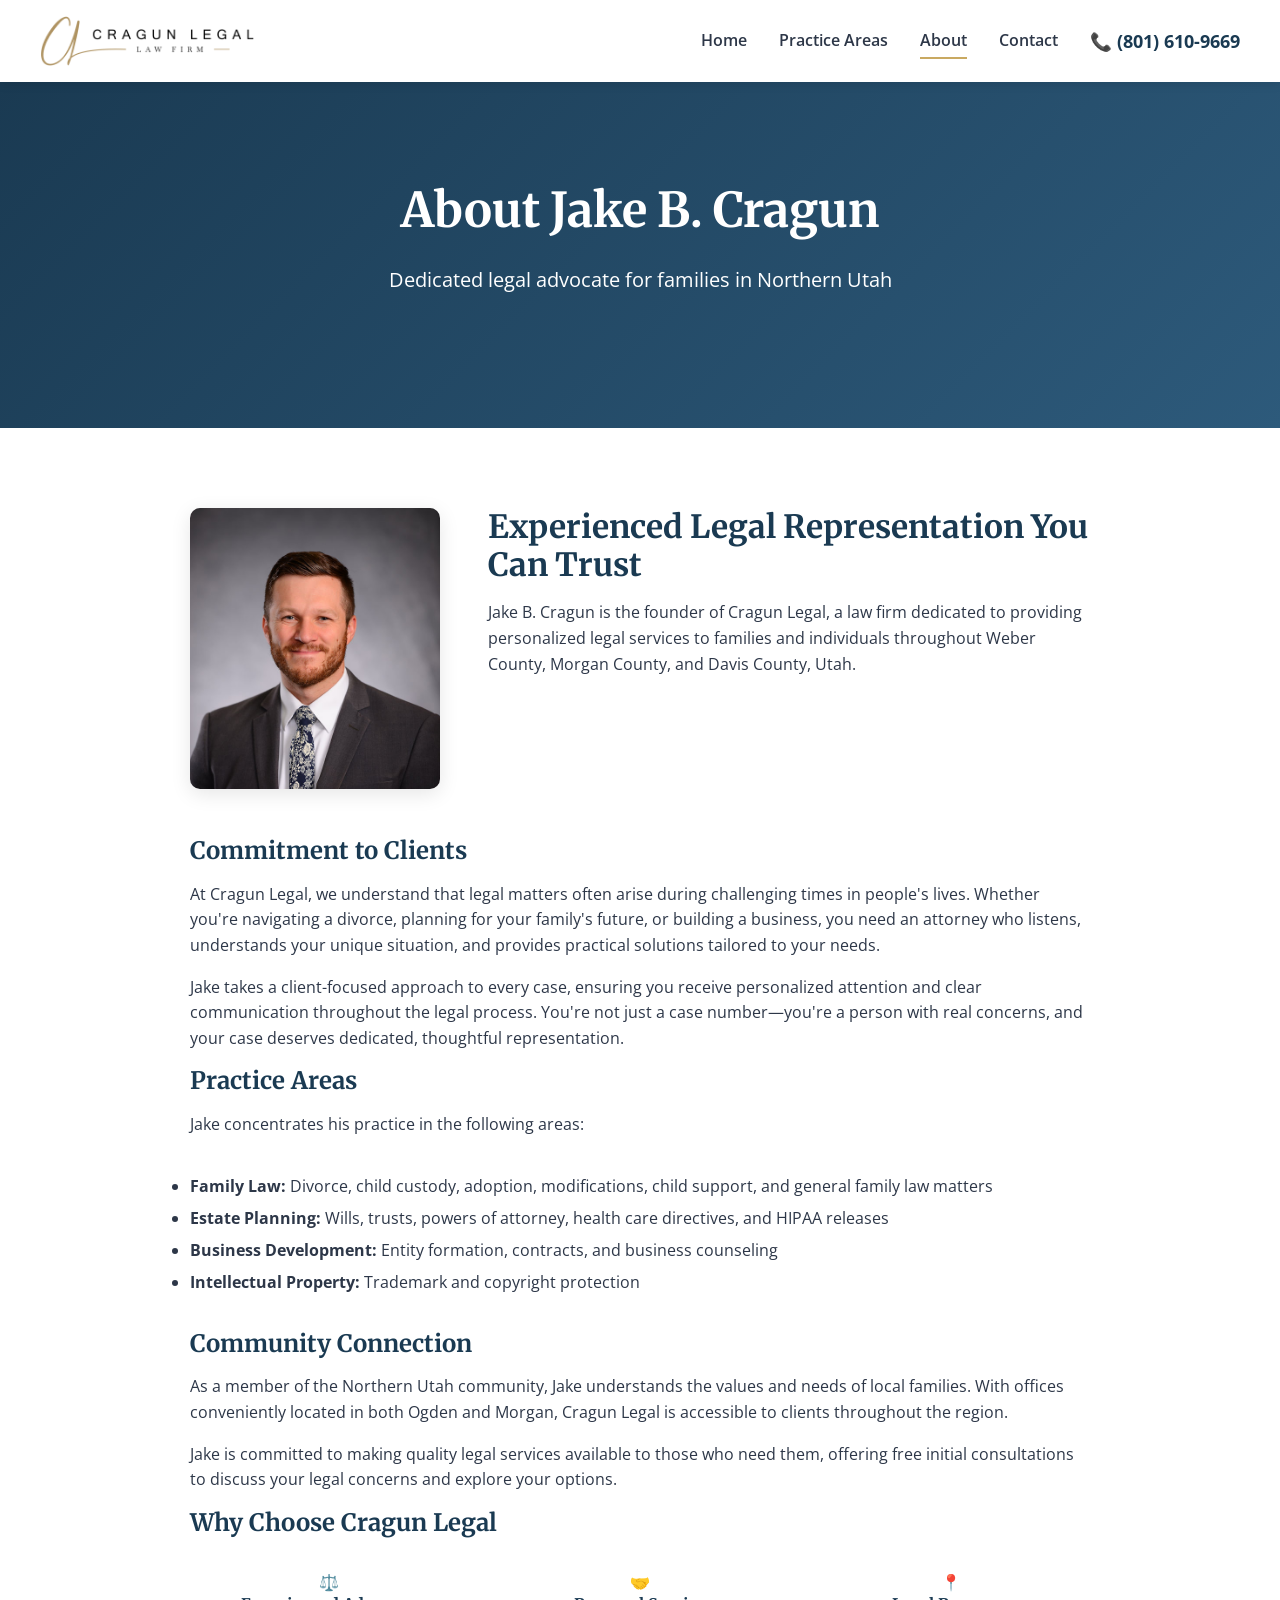
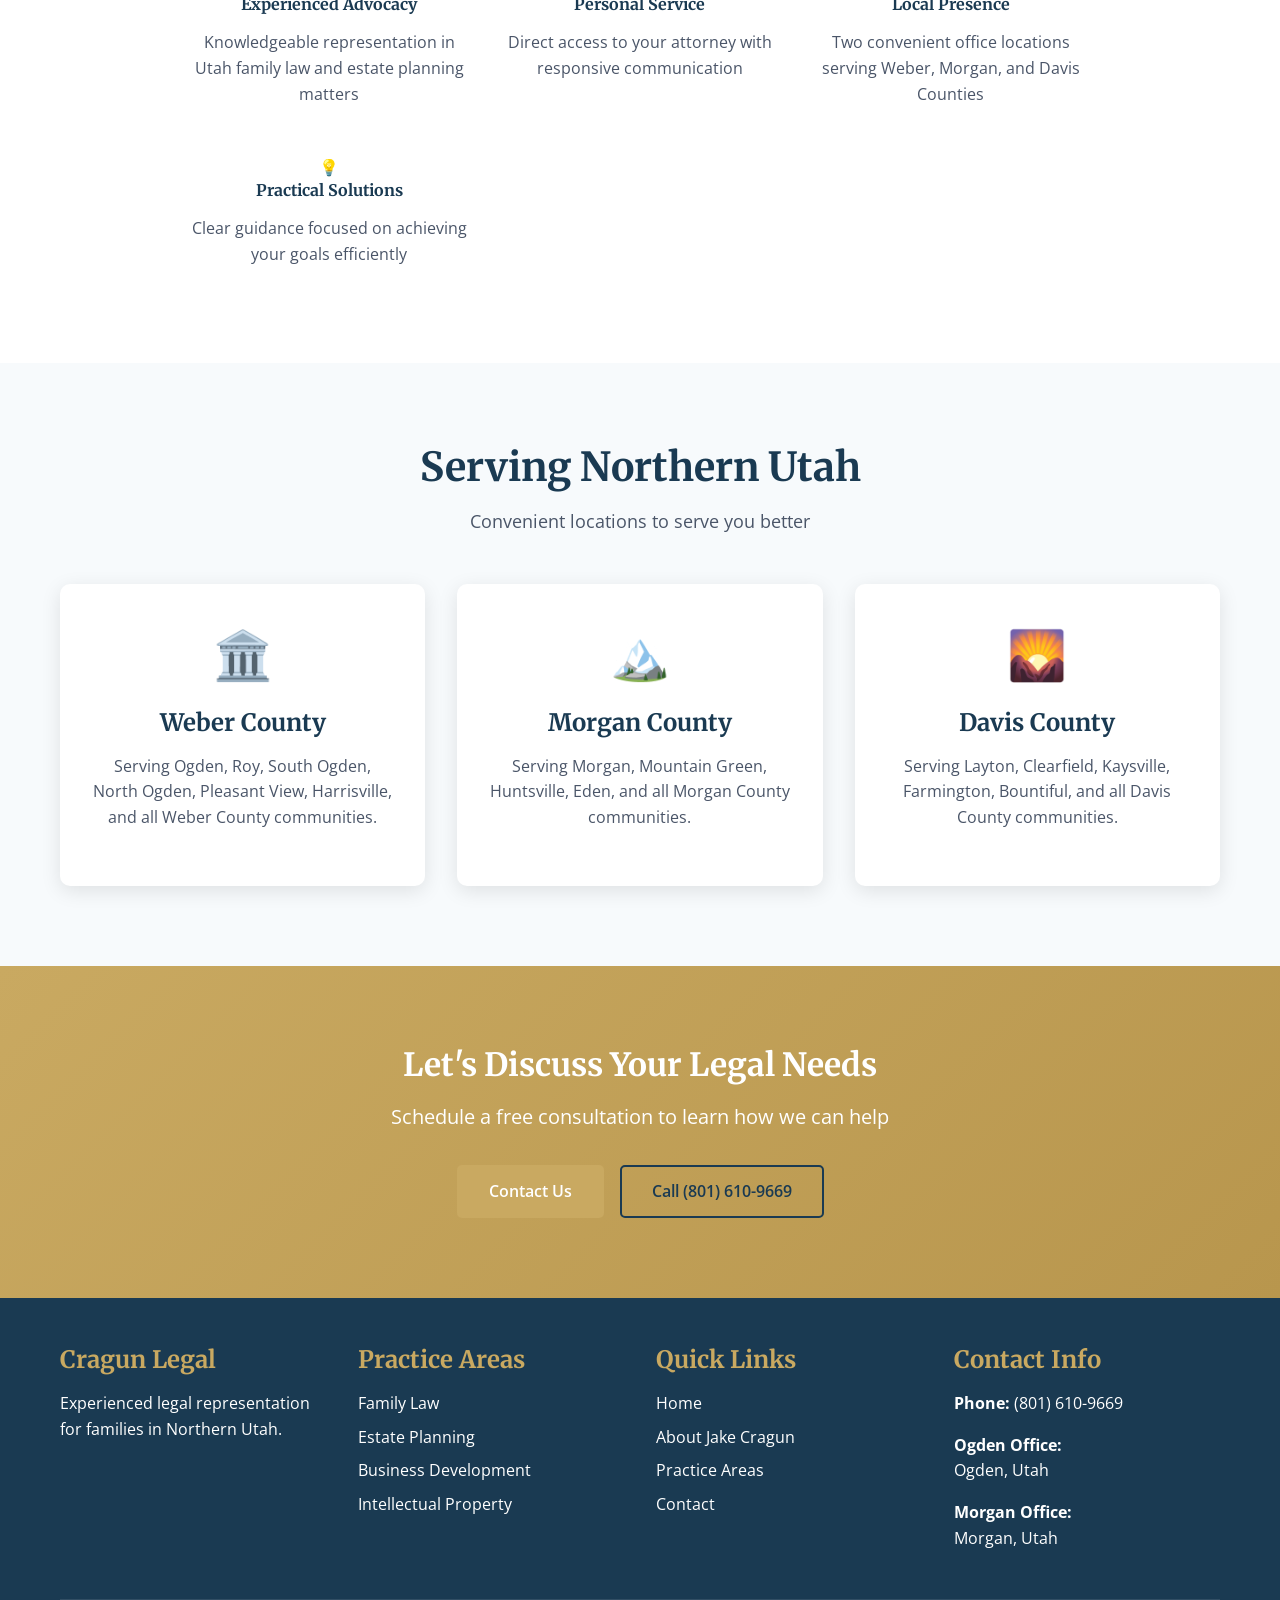
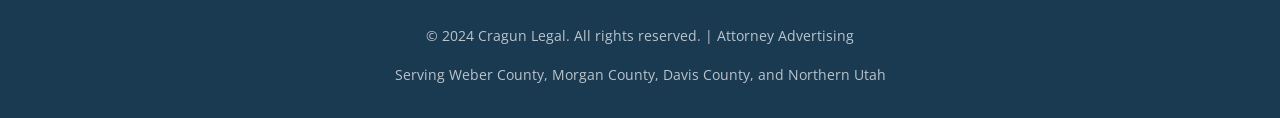
==== about.html @ 44a10303 "Initial commit: Cragun Legal website - Complete website with home, about, contact, and practice area" ====
<!DOCTYPE html>
<html lang="en">
<head>
    <meta charset="UTF-8">
    <meta name="viewport" content="width=device-width, initial-scale=1.0">
    <meta name="description" content="Meet Jake B. Cragun, experienced family law and estate planning attorney serving Ogden, Weber County, Morgan County, and Davis County, Utah. Call (801) 610-9669.">
    <meta name="keywords" content="Jake Cragun attorney, Ogden lawyer, family law attorney Utah, estate planning lawyer Weber County">

    <!-- Favicon -->
    <link rel="icon" type="image/png" href="images/favicon.png">
    <link rel="apple-touch-icon" href="images/favicon-180.png">

    <title>Jake B. Cragun | Experienced Family Law Attorney | Ogden UT</title>

    <!-- Google Fonts -->
    <link rel="preconnect" href="https://fonts.googleapis.com">
    <link rel="preconnect" href="https://fonts.gstatic.com" crossorigin>
    <link href="https://fonts.googleapis.com/css2?family=Merriweather:wght@700;900&family=Open+Sans:wght@400;600;700&display=swap" rel="stylesheet">

    <!-- Stylesheet -->
    <link rel="stylesheet" href="css/styles.css">

    <!-- Schema Markup - Person -->
    <script type="application/ld+json">
    {
        "@context": "https://schema.org",
        "@type": "Attorney",
        "name": "Jake B. Cragun",
        "jobTitle": "Attorney at Law",
        "knowsAbout": ["Family Law", "Divorce", "Child Custody", "Estate Planning", "Adoption", "Business Law", "Intellectual Property"],
        "memberOf": {
            "@type": "LegalService",
            "name": "Cragun Legal"
        },
        "areaServed": ["Ogden", "Weber County", "Morgan County", "Davis County", "Northern Utah"]
    }
    </script>
</head>
<body>
    <!-- Header -->
    <header class="header">
        <nav class="nav container">
            <a href="index.html" class="logo">
                <img src="images/logo.png" alt="Cragun Legal" style="height: 50px; width: auto;">
            </a>

            <button class="mobile-menu-toggle" aria-label="Toggle mobile menu">
                <span></span>
                <span></span>
                <span></span>
            </button>

            <ul class="nav-menu">
                <li><a href="index.html" class="nav-link">Home</a></li>
                <li><a href="practice-areas.html" class="nav-link">Practice Areas</a></li>
                <li><a href="about.html" class="nav-link">About</a></li>
                <li><a href="contact.html" class="nav-link">Contact</a></li>
                <li><a href="tel:8016109669" class="phone-link">📞 (801) 610-9669</a></li>
            </ul>
        </nav>
    </header>

    <!-- Hero Section -->
    <section class="hero">
        <div class="container">
            <h1>About Jake B. Cragun</h1>
            <p>Dedicated legal advocate for families in Northern Utah</p>
        </div>
    </section>

    <!-- About Content -->
    <section class="section">
        <div class="container">
            <div style="max-width: 900px; margin: 0 auto;">
                <div class="about-intro-grid">
                    <div>
                        <img src="images/jake-cragun.jpg" alt="Jake B. Cragun, Attorney at Law">
                    </div>
                    <div>
                        <h2 style="margin-top: 0;">Experienced Legal Representation You Can Trust</h2>
                        <p>Jake B. Cragun is the founder of Cragun Legal, a law firm dedicated to providing personalized legal services to families and individuals throughout Weber County, Morgan County, and Davis County, Utah.</p>
                    </div>
                </div>

                <h3>Commitment to Clients</h3>
                <p>At Cragun Legal, we understand that legal matters often arise during challenging times in people's lives. Whether you're navigating a divorce, planning for your family's future, or building a business, you need an attorney who listens, understands your unique situation, and provides practical solutions tailored to your needs.</p>

                <p>Jake takes a client-focused approach to every case, ensuring you receive personalized attention and clear communication throughout the legal process. You're not just a case number—you're a person with real concerns, and your case deserves dedicated, thoughtful representation.</p>

                <h3>Practice Areas</h3>
                <p>Jake concentrates his practice in the following areas:</p>

                <ul style="line-height: 2; margin: 2rem 0;">
                    <li><strong>Family Law:</strong> Divorce, child custody, adoption, modifications, child support, and general family law matters</li>
                    <li><strong>Estate Planning:</strong> Wills, trusts, powers of attorney, health care directives, and HIPAA releases</li>
                    <li><strong>Business Development:</strong> Entity formation, contracts, and business counseling</li>
                    <li><strong>Intellectual Property:</strong> Trademark and copyright protection</li>
                </ul>

                <h3>Community Connection</h3>
                <p>As a member of the Northern Utah community, Jake understands the values and needs of local families. With offices conveniently located in both Ogden and Morgan, Cragun Legal is accessible to clients throughout the region.</p>

                <p>Jake is committed to making quality legal services available to those who need them, offering free initial consultations to discuss your legal concerns and explore your options.</p>

                <h3>Why Choose Cragun Legal</h3>
            </div>

            <div style="max-width: 900px; margin: 0 auto;">
                <div class="features-grid" style="margin-top: 2rem;">
                    <div class="feature">
                        <div class="feature-icon">⚖️</div>
                        <h4>Experienced Advocacy</h4>
                        <p>Knowledgeable representation in Utah family law and estate planning matters</p>
                    </div>

                    <div class="feature">
                        <div class="feature-icon">🤝</div>
                        <h4>Personal Service</h4>
                        <p>Direct access to your attorney with responsive communication</p>
                    </div>

                    <div class="feature">
                        <div class="feature-icon">📍</div>
                        <h4>Local Presence</h4>
                        <p>Two convenient office locations serving Weber, Morgan, and Davis Counties</p>
                    </div>

                    <div class="feature">
                        <div class="feature-icon">💡</div>
                        <h4>Practical Solutions</h4>
                        <p>Clear guidance focused on achieving your goals efficiently</p>
                    </div>
                </div>
            </div>
        </div>
    </section>

    <!-- Service Areas -->
    <section class="section why-choose">
        <div class="container">
            <div class="section-title">
                <h2>Serving Northern Utah</h2>
                <p>Convenient locations to serve you better</p>
            </div>

            <div class="practice-areas-grid">
                <div class="practice-card">
                    <div class="practice-icon">🏛️</div>
                    <h3>Weber County</h3>
                    <p>Serving Ogden, Roy, South Ogden, North Ogden, Pleasant View, Harrisville, and all Weber County communities.</p>
                </div>

                <div class="practice-card">
                    <div class="practice-icon">🏔️</div>
                    <h3>Morgan County</h3>
                    <p>Serving Morgan, Mountain Green, Huntsville, Eden, and all Morgan County communities.</p>
                </div>

                <div class="practice-card">
                    <div class="practice-icon">🌄</div>
                    <h3>Davis County</h3>
                    <p>Serving Layton, Clearfield, Kaysville, Farmington, Bountiful, and all Davis County communities.</p>
                </div>
            </div>
        </div>
    </section>

    <!-- CTA Section -->
    <section class="section contact-cta">
        <div class="container">
            <h2>Let's Discuss Your Legal Needs</h2>
            <p>Schedule a free consultation to learn how we can help</p>
            <div class="hero-cta">
                <a href="contact.html" class="btn btn-primary">Contact Us</a>
                <a href="tel:8016109669" class="btn btn-secondary">Call (801) 610-9669</a>
            </div>
        </div>
    </section>

    <!-- Footer -->
    <footer class="footer">
        <div class="container">
            <div class="footer-content">
                <div class="footer-section">
                    <h3>Cragun Legal</h3>
                    <p>Experienced legal representation for families in Northern Utah.</p>
                </div>

                <div class="footer-section">
                    <h3>Practice Areas</h3>
                    <ul class="footer-links">
                        <li><a href="family-law.html">Family Law</a></li>
                        <li><a href="estate-planning.html">Estate Planning</a></li>
                        <li><a href="practice-areas.html">Business Development</a></li>
                        <li><a href="practice-areas.html">Intellectual Property</a></li>
                    </ul>
                </div>

                <div class="footer-section">
                    <h3>Quick Links</h3>
                    <ul class="footer-links">
                        <li><a href="index.html">Home</a></li>
                        <li><a href="about.html">About Jake Cragun</a></li>
                        <li><a href="practice-areas.html">Practice Areas</a></li>
                        <li><a href="contact.html">Contact</a></li>
                    </ul>
                </div>

                <div class="footer-section">
                    <h3>Contact Info</h3>
                    <p><strong>Phone:</strong> (801) 610-9669</p>
                    <p><strong>Ogden Office:</strong><br>Ogden, Utah</p>
                    <p><strong>Morgan Office:</strong><br>Morgan, Utah</p>
                </div>
            </div>

            <div class="footer-bottom">
                <p>&copy; 2024 Cragun Legal. All rights reserved. | Attorney Advertising</p>
                <p>Serving Weber County, Morgan County, Davis County, and Northern Utah</p>
            </div>
        </div>
    </footer>

    <!-- JavaScript -->
    <script src="js/main.js"></script>
</body>
</html>
---- css/styles.css ----
/* ===================================
   Cragun Legal - Modern Law Firm Website
   =================================== */

/* CSS Reset & Base Styles */
* {
    margin: 0;
    padding: 0;
    box-sizing: border-box;
}

:root {
    /* Color Palette */
    --primary-navy: #1a3a52;
    --secondary-gray: #4a5568;
    --accent-gold: #c9a961;
    --white: #ffffff;
    --dark-text: #2d3748;
    --light-bg: #f7fafc;
    --border-color: #e2e8f0;

    /* Typography */
    --font-heading: 'Merriweather', serif;
    --font-body: 'Open Sans', sans-serif;

    /* Spacing */
    --section-padding: 80px 0;
    --container-max: 1200px;

    /* Transitions */
    --transition: all 0.3s ease;
}

html {
    scroll-behavior: smooth;
}

body {
    font-family: var(--font-body);
    font-size: 16px;
    line-height: 1.6;
    color: var(--dark-text);
    background-color: var(--white);
}

/* Typography */
h1, h2, h3, h4, h5, h6 {
    font-family: var(--font-heading);
    font-weight: 700;
    line-height: 1.2;
    margin-bottom: 1rem;
    color: var(--primary-navy);
}

h1 {
    font-size: 2.5rem;
}

h2 {
    font-size: 2rem;
}

h3 {
    font-size: 1.5rem;
}

p {
    margin-bottom: 1rem;
}

a {
    color: var(--primary-navy);
    text-decoration: none;
    transition: var(--transition);
}

a:hover {
    color: var(--accent-gold);
}

img {
    max-width: 100%;
    height: auto;
    display: block;
}

/* Container */
.container {
    max-width: var(--container-max);
    margin: 0 auto;
    padding: 0 20px;
}

.section {
    padding: var(--section-padding);
}

/* Header & Navigation */
.header {
    background-color: var(--white);
    box-shadow: 0 2px 10px rgba(0, 0, 0, 0.1);
    position: sticky;
    top: 0;
    z-index: 1000;
}

.nav {
    display: flex;
    justify-content: space-between;
    align-items: center;
    padding: 1rem 0;
}

.logo {
    font-family: var(--font-heading);
    font-size: 1.5rem;
    font-weight: 700;
    color: var(--primary-navy);
    display: flex;
    align-items: center;
}

.logo img {
    height: 50px;
    width: auto;
    display: block;
}

.nav-menu {
    display: flex;
    list-style: none;
    gap: 2rem;
    align-items: center;
}

.nav-link {
    color: var(--dark-text);
    font-weight: 600;
    padding: 0.5rem 0;
    position: relative;
}

.nav-link::after {
    content: '';
    position: absolute;
    bottom: 0;
    left: 0;
    width: 0;
    height: 2px;
    background-color: var(--accent-gold);
    transition: var(--transition);
}

.nav-link:hover::after,
.nav-link.active::after {
    width: 100%;
}

.phone-link {
    color: var(--primary-navy);
    font-weight: 700;
    font-size: 1.1rem;
    display: flex;
    align-items: center;
    gap: 0.5rem;
}

.phone-link:hover {
    color: var(--accent-gold);
}

/* Mobile Menu Toggle */
.mobile-menu-toggle {
    display: none;
    flex-direction: column;
    gap: 5px;
    background: none;
    border: none;
    cursor: pointer;
    padding: 0.5rem;
}

.mobile-menu-toggle span {
    width: 25px;
    height: 3px;
    background-color: var(--primary-navy);
    transition: var(--transition);
}

/* CTA Button */
.btn {
    display: inline-block;
    padding: 12px 30px;
    font-weight: 600;
    text-align: center;
    border-radius: 5px;
    transition: var(--transition);
    cursor: pointer;
    border: 2px solid transparent;
}

.btn-primary {
    background-color: var(--accent-gold);
    color: var(--white);
}

.btn-primary:hover {
    background-color: #b8964d;
    transform: translateY(-2px);
    box-shadow: 0 5px 15px rgba(201, 169, 97, 0.3);
}

.btn-secondary {
    background-color: transparent;
    color: var(--primary-navy);
    border-color: var(--primary-navy);
}

.btn-secondary:hover {
    background-color: var(--primary-navy);
    color: var(--white);
}

/* Hero Section */
.hero {
    background: linear-gradient(135deg, var(--primary-navy) 0%, #2d5a7b 100%);
    color: var(--white);
    padding: 100px 0;
    text-align: center;
}

.hero h1 {
    color: var(--white);
    font-size: 3rem;
    margin-bottom: 1.5rem;
}

.hero p {
    font-size: 1.25rem;
    margin-bottom: 2rem;
    max-width: 700px;
    margin-left: auto;
    margin-right: auto;
}

.hero-cta {
    display: flex;
    gap: 1rem;
    justify-content: center;
    flex-wrap: wrap;
}

/* Service Areas Badge */
.service-areas {
    display: inline-block;
    background-color: rgba(255, 255, 255, 0.1);
    padding: 0.5rem 1.5rem;
    border-radius: 50px;
    margin-bottom: 1rem;
    font-size: 0.9rem;
}

/* Practice Areas Grid */
.practice-areas-grid {
    display: grid;
    grid-template-columns: repeat(auto-fit, minmax(280px, 1fr));
    gap: 2rem;
    margin-top: 3rem;
}

.practice-card {
    background-color: var(--white);
    border-radius: 10px;
    padding: 2rem;
    box-shadow: 0 5px 20px rgba(0, 0, 0, 0.1);
    transition: var(--transition);
    text-align: center;
}

.practice-card:hover {
    transform: translateY(-10px);
    box-shadow: 0 10px 30px rgba(0, 0, 0, 0.15);
}

.practice-icon {
    font-size: 3rem;
    color: var(--accent-gold);
    margin-bottom: 1rem;
}

.practice-card h3 {
    margin-bottom: 1rem;
}

.practice-card p {
    color: var(--secondary-gray);
    margin-bottom: 1.5rem;
}

/* Why Choose Us Section */
.why-choose {
    background-color: var(--light-bg);
}

.features-grid {
    display: grid;
    grid-template-columns: repeat(auto-fit, minmax(250px, 1fr));
    gap: 2rem;
    margin-top: 3rem;
}

.feature {
    text-align: center;
}

.feature-number {
    font-size: 3rem;
    font-weight: 700;
    color: var(--accent-gold);
    font-family: var(--font-heading);
}

.feature h3 {
    margin-bottom: 0.5rem;
}

.feature p {
    color: var(--secondary-gray);
}

/* Testimonials Section */
.testimonials {
    background-color: var(--primary-navy);
    color: var(--white);
}

.testimonials h2 {
    color: var(--white);
    text-align: center;
    margin-bottom: 3rem;
}

.testimonial-grid {
    display: grid;
    grid-template-columns: repeat(auto-fit, minmax(300px, 1fr));
    gap: 2rem;
}

.testimonial-card {
    background-color: rgba(255, 255, 255, 0.1);
    padding: 2rem;
    border-radius: 10px;
    border-left: 4px solid var(--accent-gold);
}

.testimonial-text {
    font-style: italic;
    margin-bottom: 1rem;
    line-height: 1.8;
}

.testimonial-author {
    font-weight: 700;
    color: var(--accent-gold);
}

/* Contact CTA Section */
.contact-cta {
    background: linear-gradient(135deg, var(--accent-gold) 0%, #b8964d 100%);
    color: var(--white);
    text-align: center;
}

.contact-cta h2 {
    color: var(--white);
    margin-bottom: 1rem;
}

.contact-cta p {
    font-size: 1.25rem;
    margin-bottom: 2rem;
}

/* Contact Form */
.contact-section {
    display: grid;
    grid-template-columns: 1fr 1fr;
    gap: 3rem;
    align-items: start;
}

.contact-info {
    background-color: var(--light-bg);
    padding: 2rem;
    border-radius: 10px;
}

.contact-item {
    display: flex;
    align-items: start;
    gap: 1rem;
    margin-bottom: 1.5rem;
}

.contact-icon {
    font-size: 1.5rem;
    color: var(--accent-gold);
    margin-top: 0.25rem;
}

.form-group {
    margin-bottom: 1.5rem;
}

.form-group label {
    display: block;
    margin-bottom: 0.5rem;
    font-weight: 600;
    color: var(--primary-navy);
}

.form-group input,
.form-group textarea,
.form-group select {
    width: 100%;
    padding: 12px 15px;
    border: 2px solid var(--border-color);
    border-radius: 5px;
    font-family: var(--font-body);
    font-size: 1rem;
    transition: var(--transition);
}

.form-group input:focus,
.form-group textarea:focus,
.form-group select:focus {
    outline: none;
    border-color: var(--accent-gold);
}

.form-group textarea {
    resize: vertical;
    min-height: 150px;
}

/* Footer */
.footer {
    background-color: var(--primary-navy);
    color: var(--white);
    padding: 3rem 0 1rem;
}

.footer-content {
    display: grid;
    grid-template-columns: repeat(auto-fit, minmax(250px, 1fr));
    gap: 2rem;
    margin-bottom: 2rem;
}

.footer h3 {
    color: var(--accent-gold);
    margin-bottom: 1rem;
}

.footer-links {
    list-style: none;
}

.footer-links li {
    margin-bottom: 0.5rem;
}

.footer-links a {
    color: var(--white);
}

.footer-links a:hover {
    color: var(--accent-gold);
}

.footer-bottom {
    border-top: 1px solid rgba(255, 255, 255, 0.1);
    padding-top: 1.5rem;
    text-align: center;
    color: rgba(255, 255, 255, 0.7);
    font-size: 0.9rem;
}

/* About Page Photo Grid */
.about-intro-grid {
    display: grid;
    grid-template-columns: 250px 1fr;
    gap: 3rem;
    align-items: start;
    margin-bottom: 3rem;
}

.about-intro-grid img {
    width: 100%;
    border-radius: 10px;
    box-shadow: 0 5px 20px rgba(0,0,0,0.1);
}

/* Responsive Design */
@media (max-width: 768px) {
    h1 {
        font-size: 2rem;
    }

    h2 {
        font-size: 1.75rem;
    }

    .hero h1 {
        font-size: 2.25rem;
    }

    .about-intro-grid {
        grid-template-columns: 1fr;
        gap: 2rem;
    }

    .about-intro-grid img {
        max-width: 250px;
        margin: 0 auto;
    }

    .mobile-menu-toggle {
        display: flex;
    }

    .nav-menu {
        position: fixed;
        top: 70px;
        right: -100%;
        flex-direction: column;
        background-color: var(--white);
        width: 80%;
        max-width: 300px;
        height: calc(100vh - 70px);
        padding: 2rem;
        box-shadow: -5px 0 20px rgba(0, 0, 0, 0.1);
        transition: var(--transition);
        align-items: flex-start;
    }

    .nav-menu.active {
        right: 0;
    }

    .contact-section {
        grid-template-columns: 1fr;
    }

    .hero {
        padding: 60px 0;
    }

    .section {
        padding: 60px 0;
    }
}

@media (max-width: 480px) {
    .hero-cta {
        flex-direction: column;
    }

    .btn {
        width: 100%;
    }
}

/* Utility Classes */
.text-center {
    text-align: center;
}

.mt-1 { margin-top: 1rem; }
.mt-2 { margin-top: 2rem; }
.mt-3 { margin-top: 3rem; }

.mb-1 { margin-bottom: 1rem; }
.mb-2 { margin-bottom: 2rem; }
.mb-3 { margin-bottom: 3rem; }

.section-title {
    text-align: center;
    margin-bottom: 3rem;
}

.section-title h2 {
    font-size: 2.5rem;
    margin-bottom: 1rem;
}

.section-title p {
    font-size: 1.125rem;
    color: var(--secondary-gray);
    max-width: 700px;
    margin: 0 auto;
}
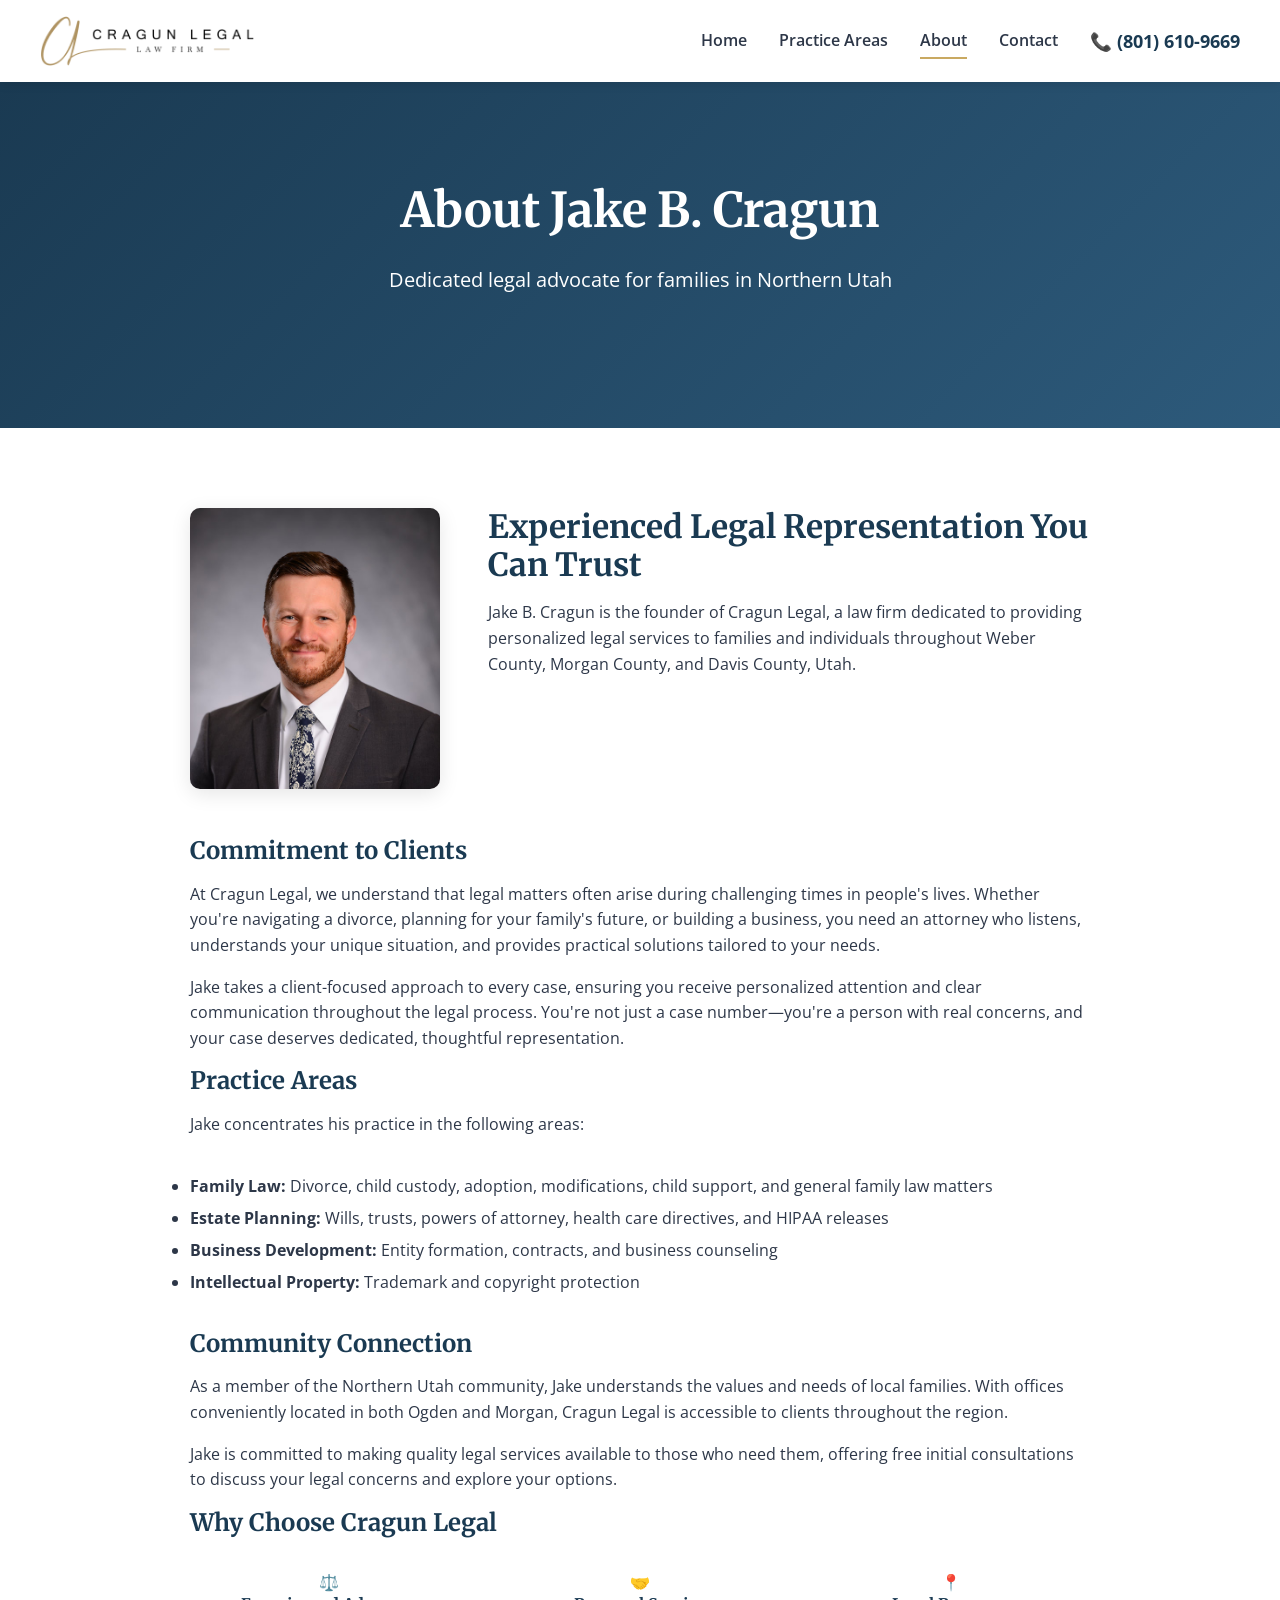
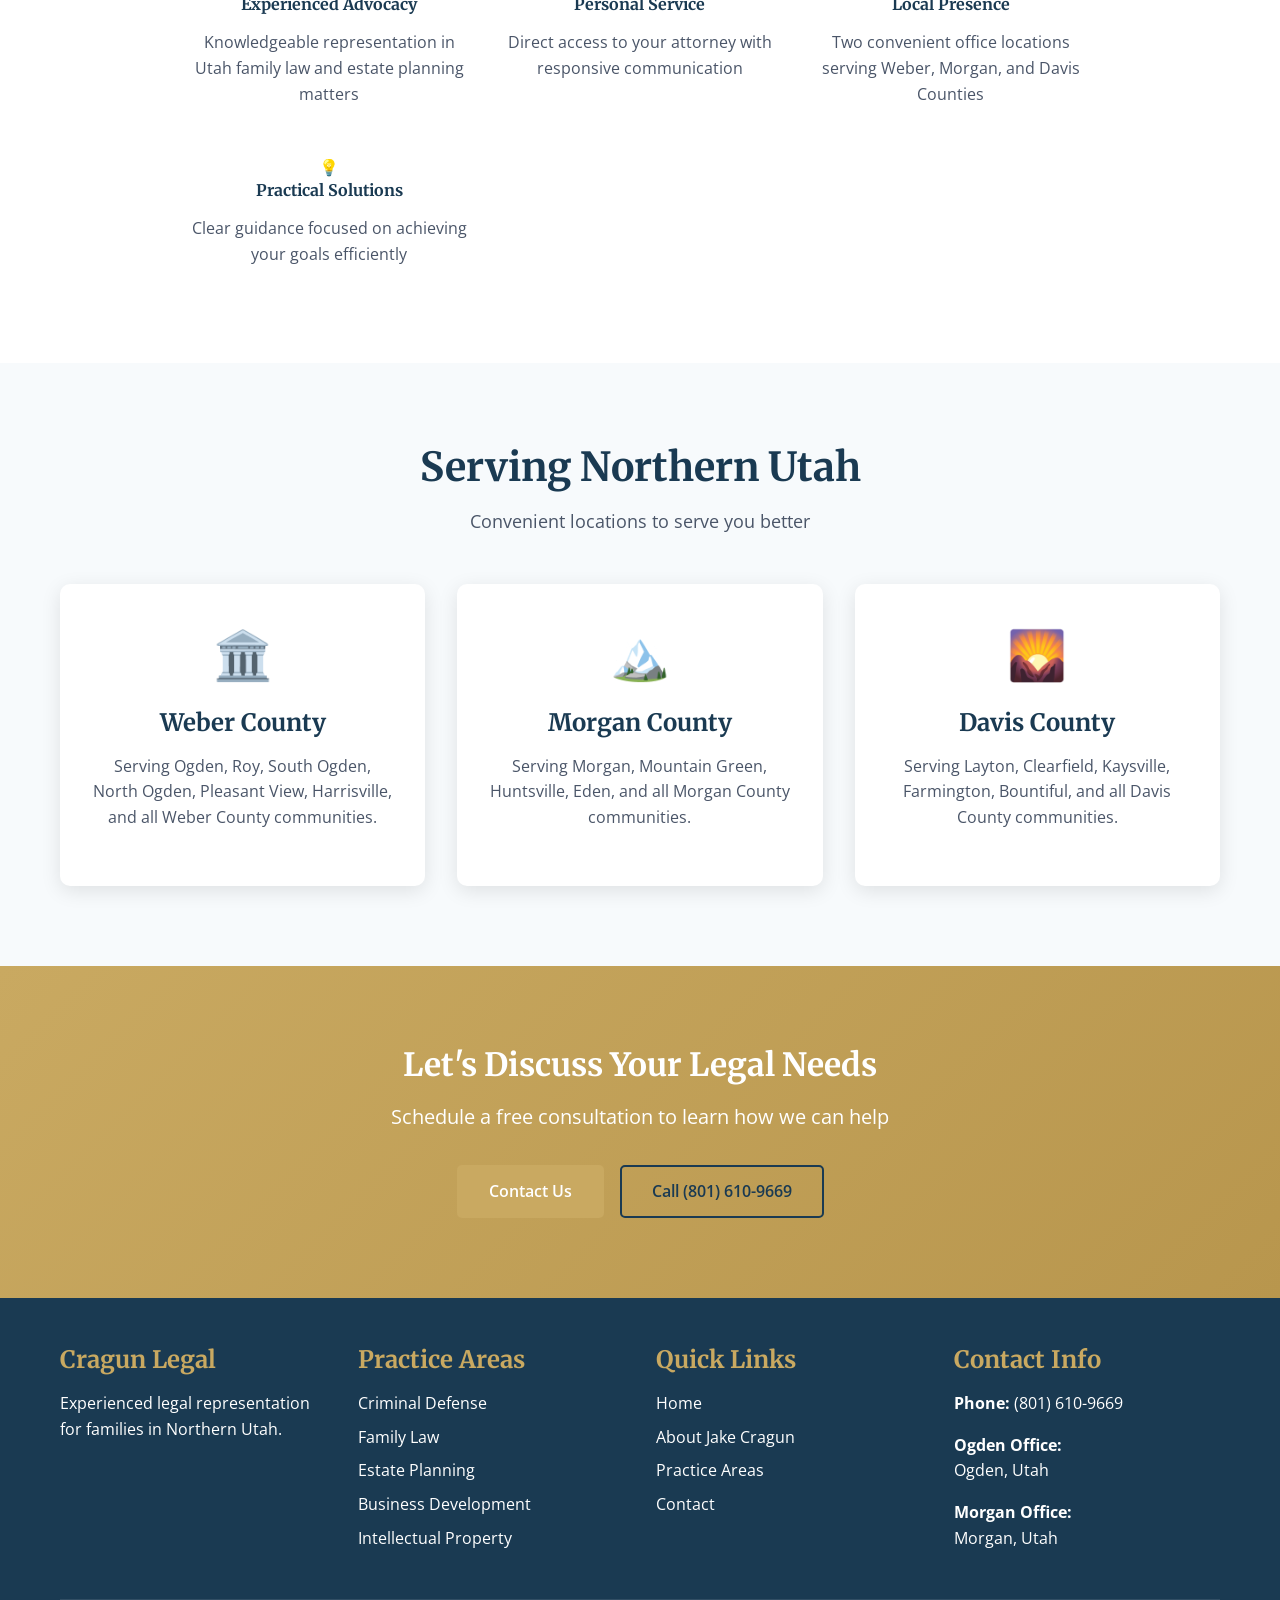
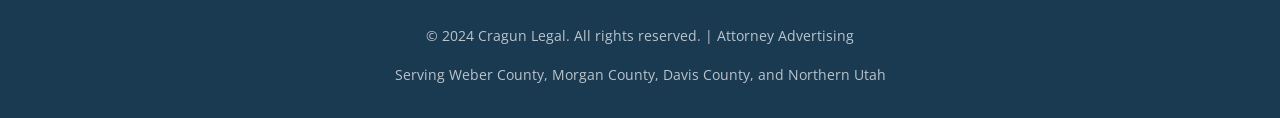
==== commit 1992f5d7: "Comprehensive SEO optimization: Enhanced schema markup, local targeting, and technical SEO Major enh" ====
--- a/about.html
+++ b/about.html
@@ -3,14 +3,30 @@
 <head>
     <meta charset="UTF-8">
     <meta name="viewport" content="width=device-width, initial-scale=1.0">
-    <meta name="description" content="Meet Jake B. Cragun, experienced family law and estate planning attorney serving Ogden, Weber County, Morgan County, and Davis County, Utah. Call (801) 610-9669.">
-    <meta name="keywords" content="Jake Cragun attorney, Ogden lawyer, family law attorney Utah, estate planning lawyer Weber County">
+    <meta name="description" content="Meet Jake B. Cragun, experienced criminal defense, family law, and estate planning attorney serving Ogden, Weber, Morgan, and Davis Counties, Utah. Call (801) 610-9669.">
+    <meta name="keywords" content="Jake Cragun attorney, Ogden lawyer, family law attorney Utah, estate planning lawyer Weber County, criminal defense attorney">
+
+    <!-- Open Graph / Social Media -->
+    <meta property="og:type" content="profile">
+    <meta property="og:title" content="Jake B. Cragun | Experienced Attorney | Ogden UT">
+    <meta property="og:description" content="Criminal defense, family law, and estate planning attorney serving Northern Utah with offices in Ogden and Morgan.">
+    <meta property="og:url" content="https://www.cragunlegal.com/about.html">
+    <meta property="og:image" content="https://www.cragunlegal.com/images/jake-cragun.jpg">
+
+    <!-- Twitter Card -->
+    <meta name="twitter:card" content="summary">
+    <meta name="twitter:title" content="Jake B. Cragun | Attorney at Law">
+    <meta name="twitter:description" content="Experienced attorney serving Northern Utah.">
+    <meta name="twitter:image" content="https://www.cragunlegal.com/images/jake-cragun.jpg">
+
+    <!-- Canonical URL -->
+    <link rel="canonical" href="https://www.cragunlegal.com/about.html">
 
     <!-- Favicon -->
     <link rel="icon" type="image/png" href="images/favicon.png">
     <link rel="apple-touch-icon" href="images/favicon-180.png">
 
-    <title>Jake B. Cragun | Experienced Family Law Attorney | Ogden UT</title>
+    <title>Jake B. Cragun | Experienced Attorney | Ogden Utah</title>
 
     <!-- Google Fonts -->
     <link rel="preconnect" href="https://fonts.googleapis.com">
@@ -19,6 +35,25 @@
 
     <!-- Stylesheet -->
     <link rel="stylesheet" href="css/styles.css">
+
+    <!-- Schema Markup - BreadcrumbList -->
+    <script type="application/ld+json">
+    {
+        "@context": "https://schema.org",
+        "@type": "BreadcrumbList",
+        "itemListElement": [{
+            "@type": "ListItem",
+            "position": 1,
+            "name": "Home",
+            "item": "https://www.cragunlegal.com"
+        },{
+            "@type": "ListItem",
+            "position": 2,
+            "name": "About",
+            "item": "https://www.cragunlegal.com/about.html"
+        }]
+    }
+    </script>
 
     <!-- Schema Markup - Person -->
     <script type="application/ld+json">
@@ -26,13 +61,40 @@
         "@context": "https://schema.org",
         "@type": "Attorney",
         "name": "Jake B. Cragun",
+        "image": "https://www.cragunlegal.com/images/jake-cragun.jpg",
         "jobTitle": "Attorney at Law",
-        "knowsAbout": ["Family Law", "Divorce", "Child Custody", "Estate Planning", "Adoption", "Business Law", "Intellectual Property"],
+        "knowsAbout": ["Criminal Defense", "DUI Defense", "Family Law", "Divorce", "Child Custody", "Estate Planning", "Adoption", "Business Law", "Intellectual Property"],
+        "telephone": "+18016109669",
+        "email": "jake@cragunlegal.com",
         "memberOf": {
             "@type": "LegalService",
-            "name": "Cragun Legal"
+            "name": "Cragun Legal",
+            "url": "https://www.cragunlegal.com"
         },
-        "areaServed": ["Ogden", "Weber County", "Morgan County", "Davis County", "Northern Utah"]
+        "areaServed": [
+            {
+                "@type": "City",
+                "name": "Ogden"
+            },
+            {
+                "@type": "AdministrativeArea",
+                "name": "Weber County"
+            },
+            {
+                "@type": "AdministrativeArea",
+                "name": "Morgan County"
+            },
+            {
+                "@type": "AdministrativeArea",
+                "name": "Davis County"
+            }
+        ],
+        "address": {
+            "@type": "PostalAddress",
+            "addressLocality": "Ogden",
+            "addressRegion": "UT",
+            "addressCountry": "US"
+        }
     }
     </script>
 </head>
@@ -189,6 +251,7 @@
                 <div class="footer-section">
                     <h3>Practice Areas</h3>
                     <ul class="footer-links">
+                        <li><a href="criminal-defense.html">Criminal Defense</a></li>
                         <li><a href="family-law.html">Family Law</a></li>
                         <li><a href="estate-planning.html">Estate Planning</a></li>
                         <li><a href="practice-areas.html">Business Development</a></li>
--- a/css/styles.css
+++ b/css/styles.css
@@ -600,3 +600,161 @@
     max-width: 700px;
     margin: 0 auto;
 }
+
+/* Rating Popup Modal */
+.rating-popup {
+    display: none;
+    position: fixed;
+    top: 0;
+    left: 0;
+    width: 100%;
+    height: 100%;
+    background-color: rgba(0, 0, 0, 0.5);
+    z-index: 10000;
+    align-items: center;
+    justify-content: center;
+    animation: fadeIn 0.3s ease;
+}
+
+.rating-popup.active {
+    display: flex;
+}
+
+.rating-popup-content {
+    background-color: var(--white);
+    padding: 3rem 2rem;
+    border-radius: 15px;
+    max-width: 500px;
+    width: 90%;
+    position: relative;
+    box-shadow: 0 10px 40px rgba(0, 0, 0, 0.3);
+    text-align: center;
+    animation: slideUp 0.3s ease;
+}
+
+.rating-popup-close {
+    position: absolute;
+    top: 15px;
+    right: 15px;
+    background: none;
+    border: none;
+    font-size: 2rem;
+    color: var(--secondary-gray);
+    cursor: pointer;
+    transition: var(--transition);
+    line-height: 1;
+    padding: 0;
+    width: 30px;
+    height: 30px;
+}
+
+.rating-popup-close:hover {
+    color: var(--primary-navy);
+    transform: rotate(90deg);
+}
+
+.rating-step {
+    display: none;
+}
+
+.rating-step.active {
+    display: block;
+}
+
+.rating-step h3 {
+    color: var(--primary-navy);
+    margin-bottom: 1rem;
+    font-size: 1.5rem;
+}
+
+.rating-step p {
+    color: var(--secondary-gray);
+    margin-bottom: 1.5rem;
+}
+
+.star-rating {
+    display: flex;
+    justify-content: center;
+    gap: 0.5rem;
+    margin: 2rem 0;
+}
+
+.star {
+    font-size: 3rem;
+    color: #ddd;
+    cursor: pointer;
+    transition: all 0.2s ease;
+    user-select: none;
+}
+
+.star:hover,
+.star.active {
+    color: var(--accent-gold);
+    transform: scale(1.1);
+}
+
+.star.hovered {
+    color: var(--accent-gold);
+}
+
+.rating-hint {
+    font-size: 0.9rem;
+    color: var(--secondary-gray);
+    font-style: italic;
+}
+
+#feedback-form {
+    margin-top: 1.5rem;
+}
+
+#feedback-form textarea {
+    width: 100%;
+    padding: 12px 15px;
+    border: 2px solid var(--border-color);
+    border-radius: 5px;
+    font-family: var(--font-body);
+    font-size: 1rem;
+    margin-bottom: 1rem;
+    resize: vertical;
+    transition: var(--transition);
+}
+
+#feedback-form textarea:focus {
+    outline: none;
+    border-color: var(--accent-gold);
+}
+
+@keyframes fadeIn {
+    from {
+        opacity: 0;
+    }
+    to {
+        opacity: 1;
+    }
+}
+
+@keyframes slideUp {
+    from {
+        transform: translateY(50px);
+        opacity: 0;
+    }
+    to {
+        transform: translateY(0);
+        opacity: 1;
+    }
+}
+
+/* Responsive adjustments for rating popup */
+@media (max-width: 480px) {
+    .rating-popup-content {
+        padding: 2rem 1.5rem;
+    }
+
+    .star {
+        font-size: 2.5rem;
+    }
+
+    .rating-step h3 {
+        font-size: 1.25rem;
+    }
+}
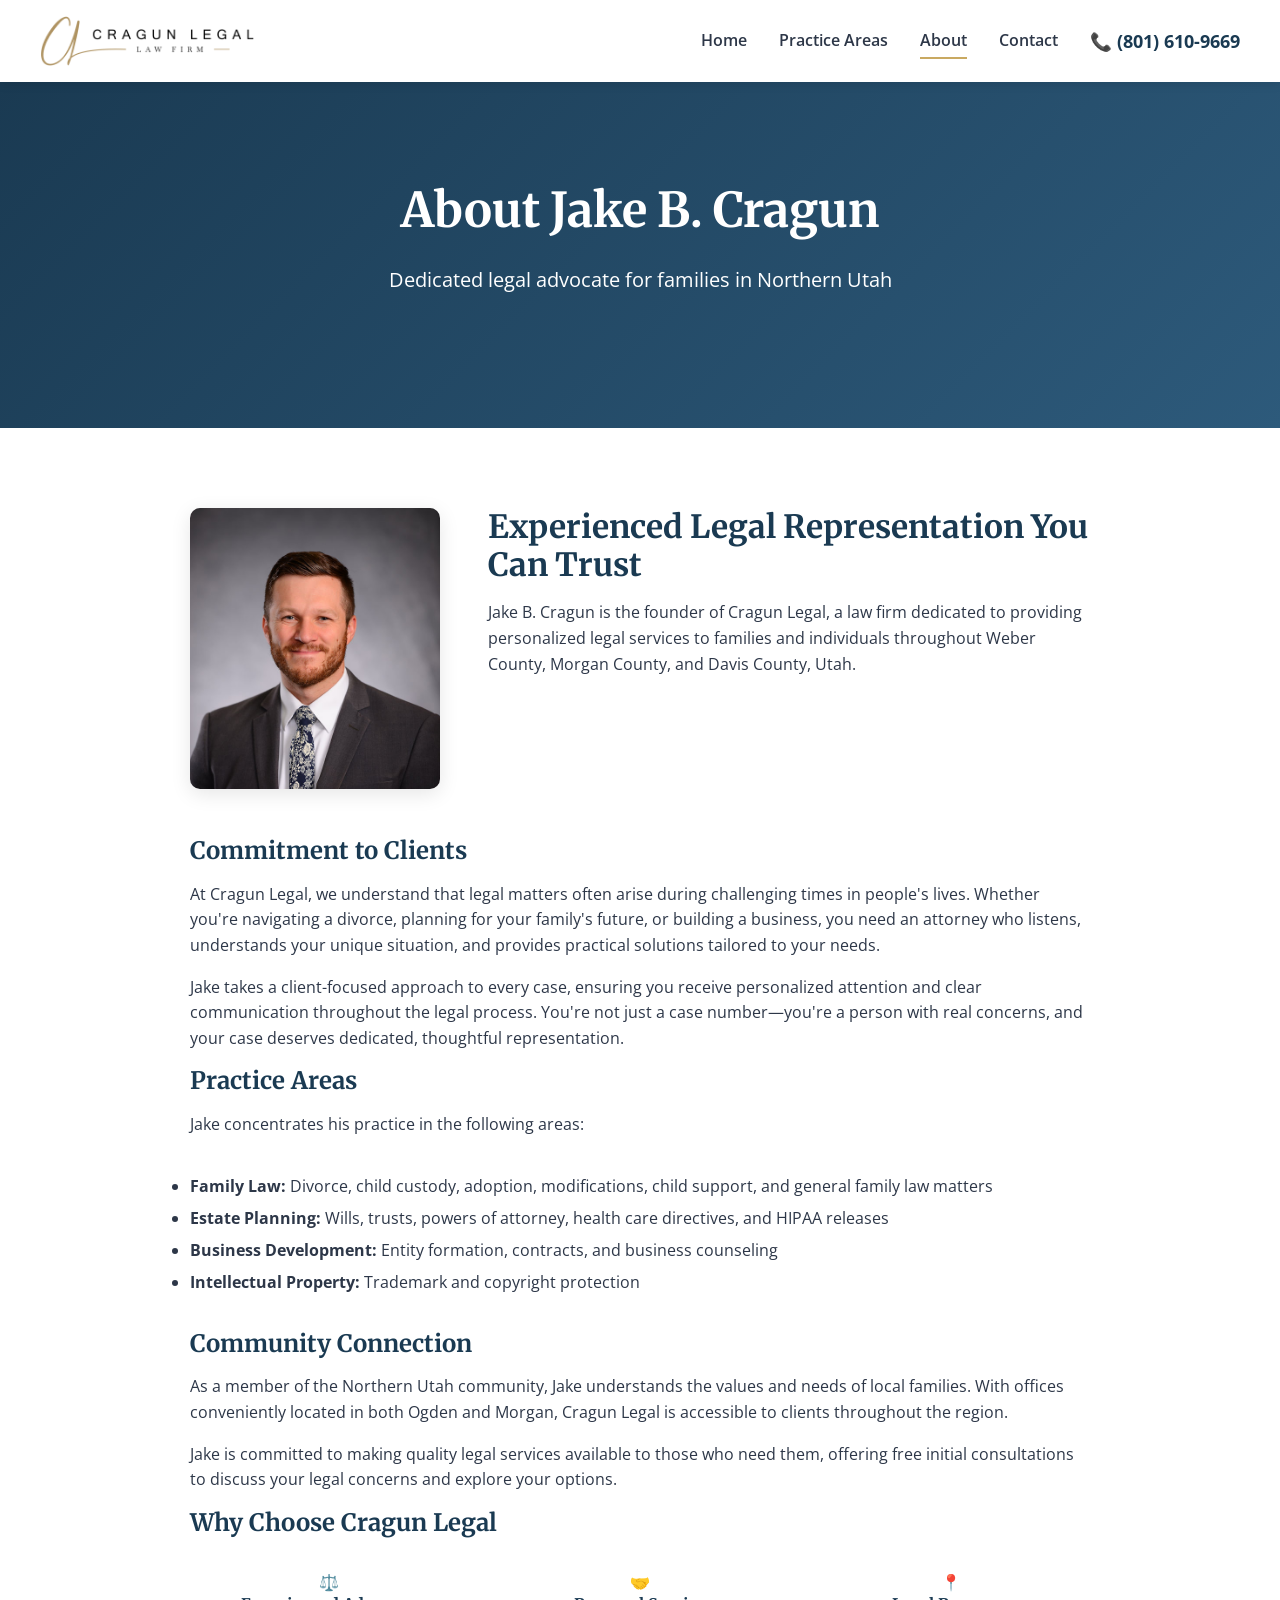
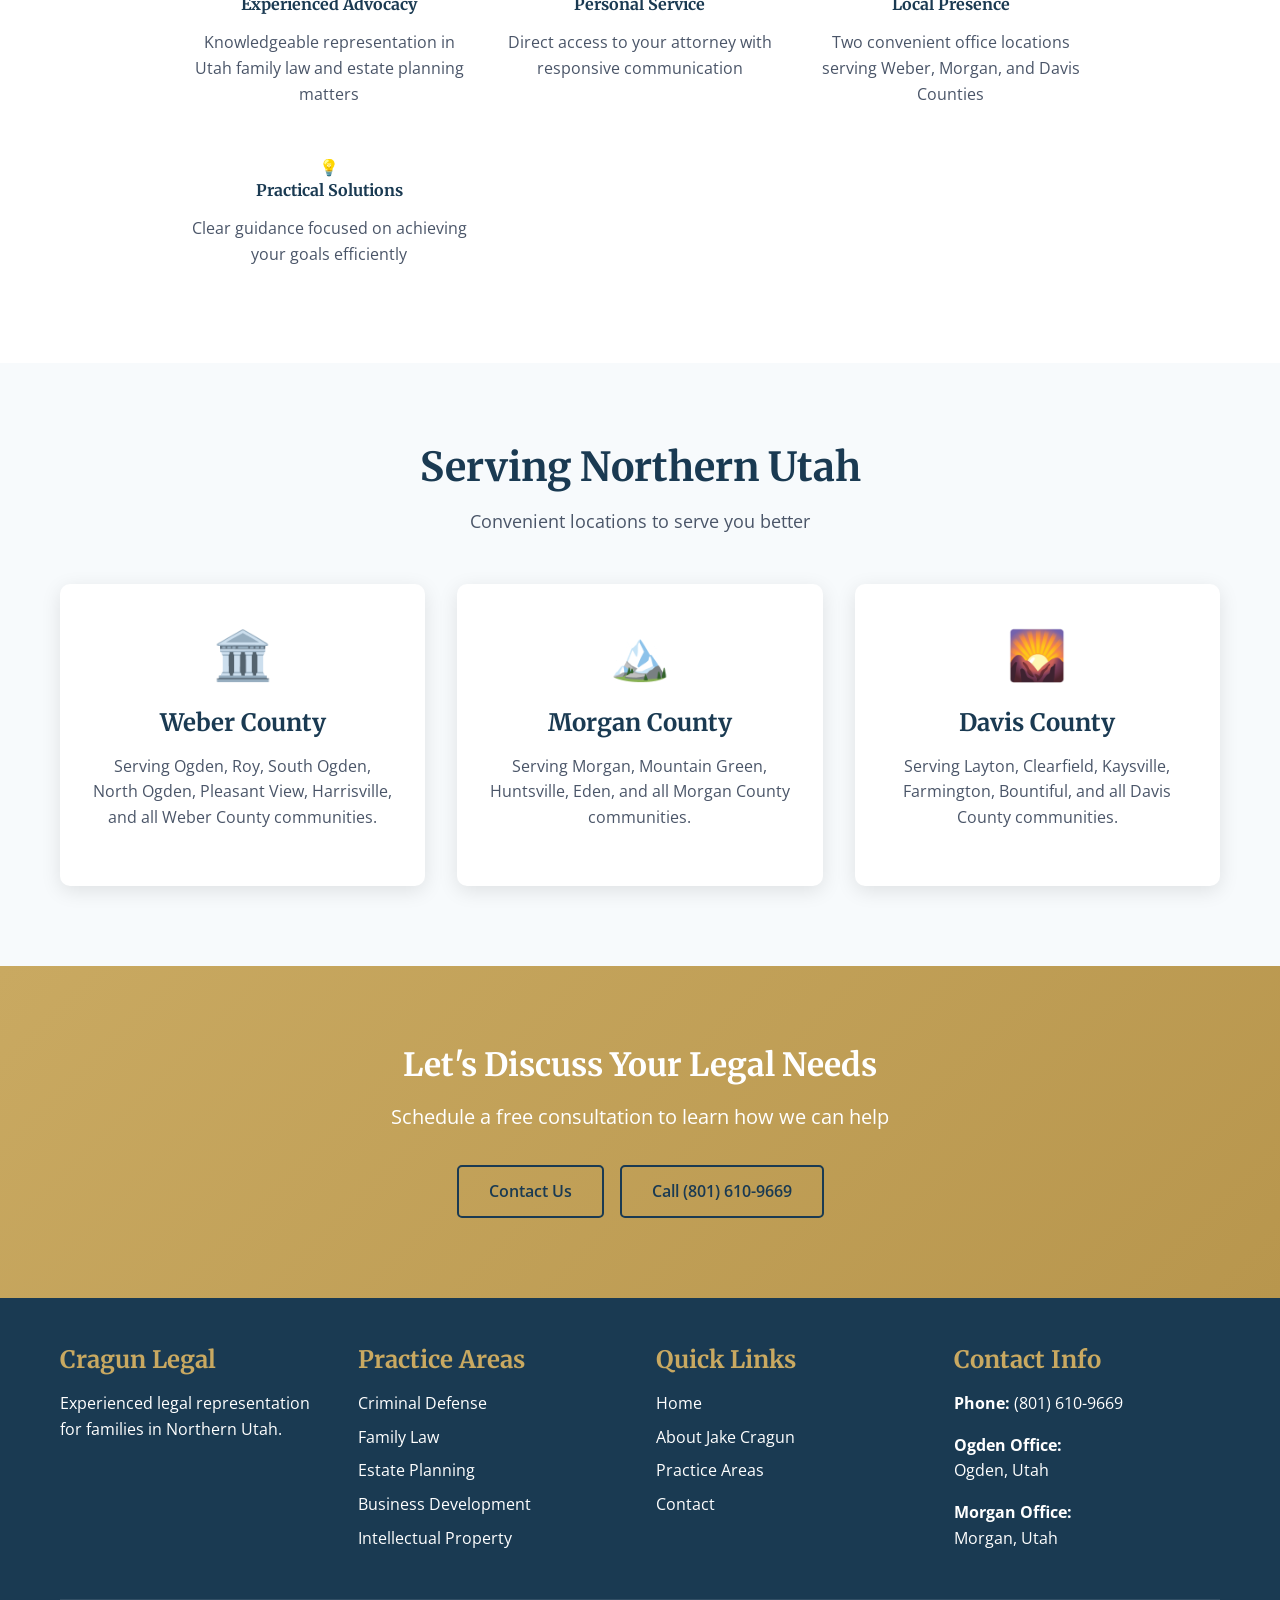
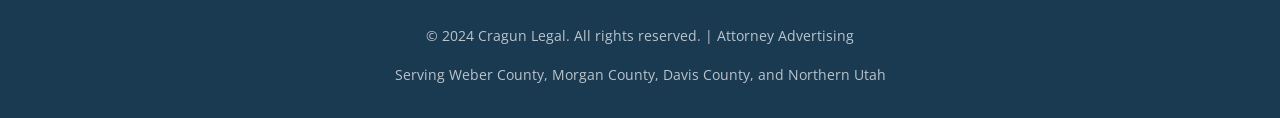
==== commit e060c5f0: "Fix CTA button styling on home and about pages - Changed both buttons in contact-cta sections from b" ====
--- a/about.html
+++ b/about.html
@@ -233,7 +233,7 @@
             <h2>Let's Discuss Your Legal Needs</h2>
             <p>Schedule a free consultation to learn how we can help</p>
             <div class="hero-cta">
-                <a href="contact.html" class="btn btn-primary">Contact Us</a>
+                <a href="contact.html" class="btn btn-secondary">Contact Us</a>
                 <a href="tel:8016109669" class="btn btn-secondary">Call (801) 610-9669</a>
             </div>
         </div>
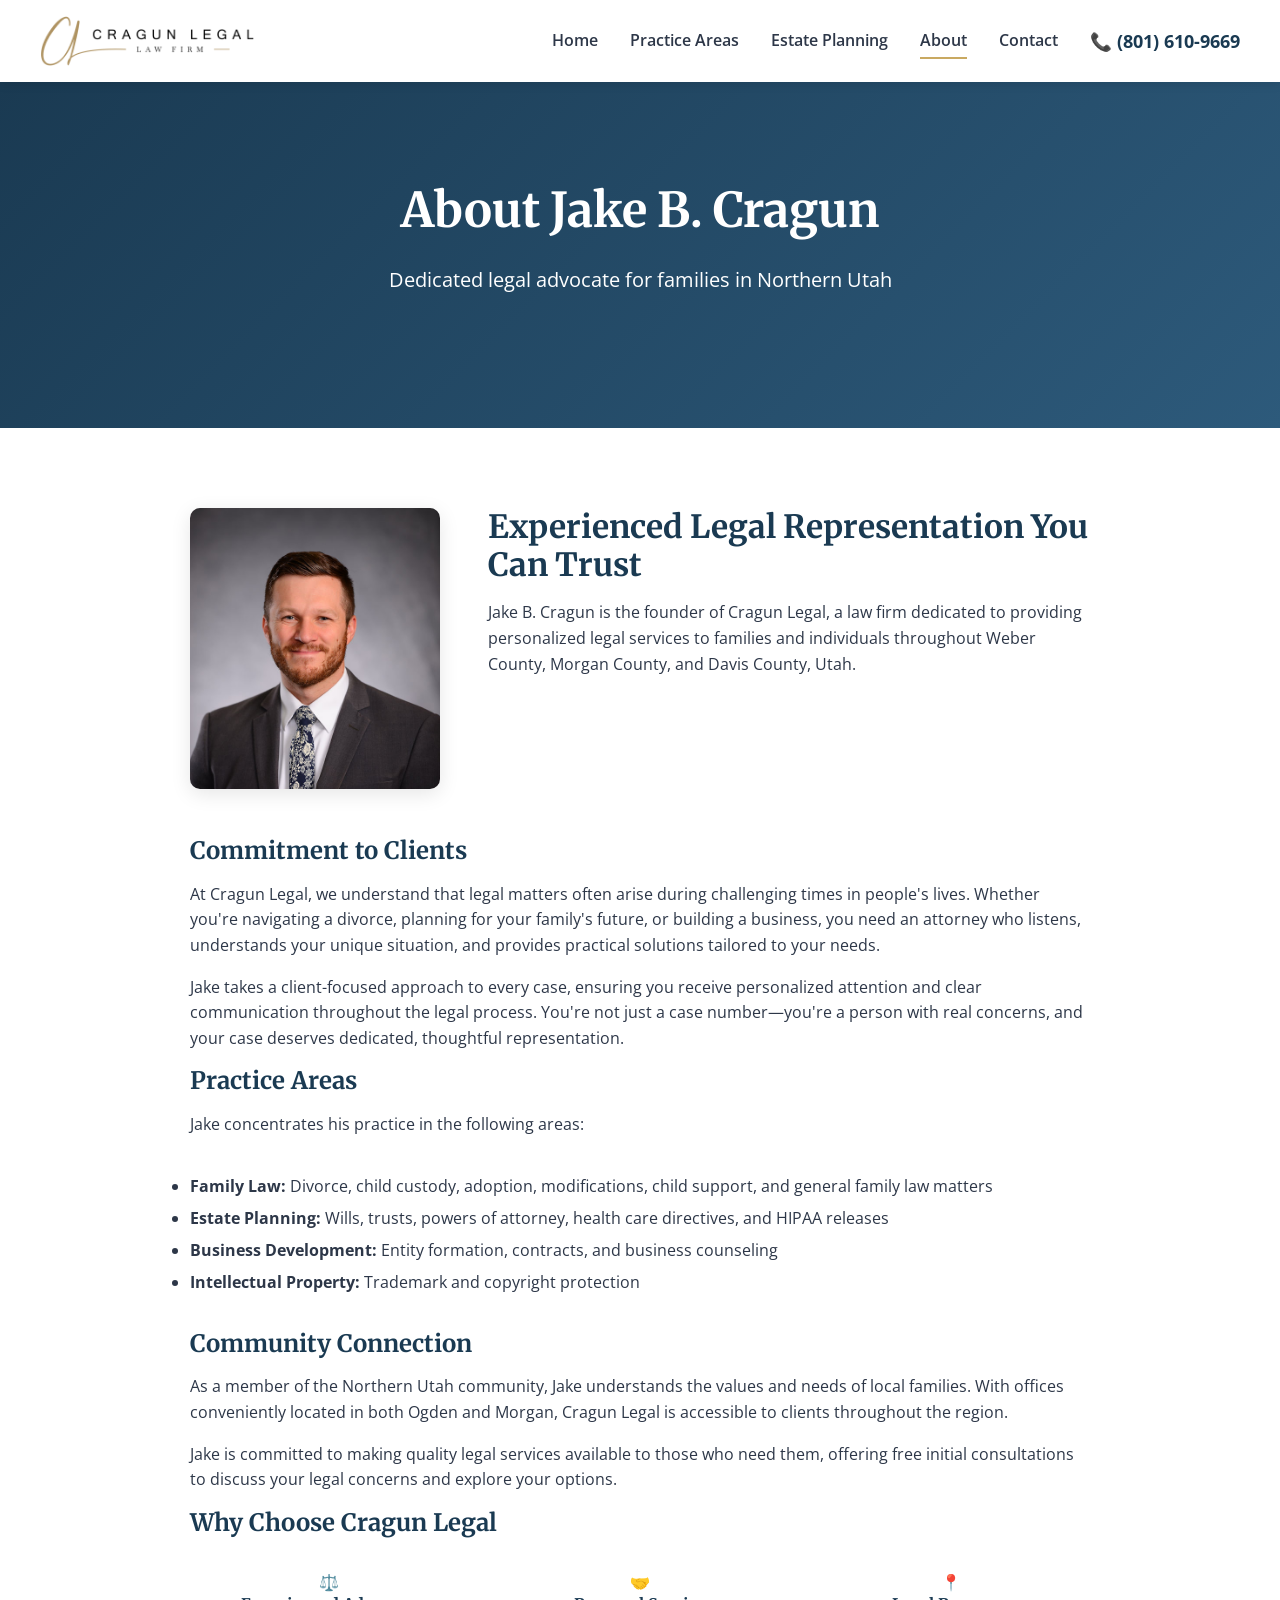
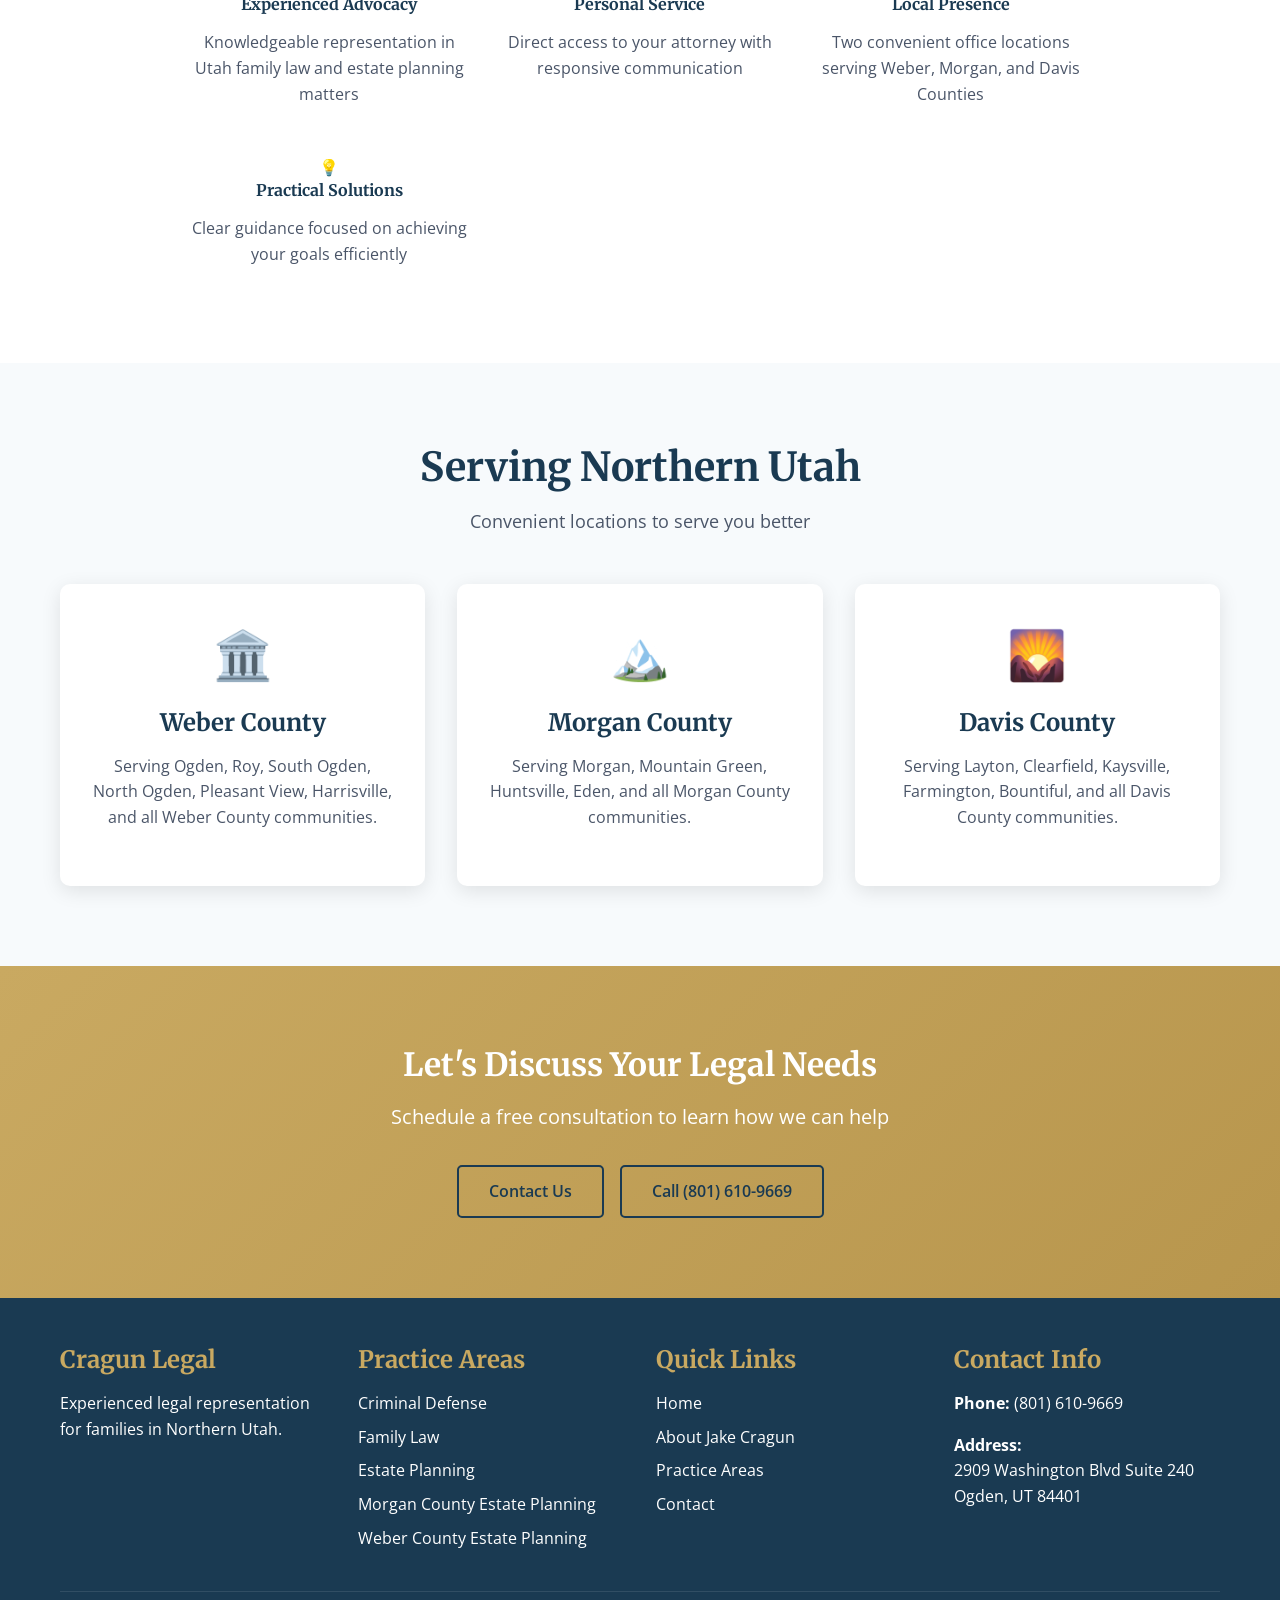
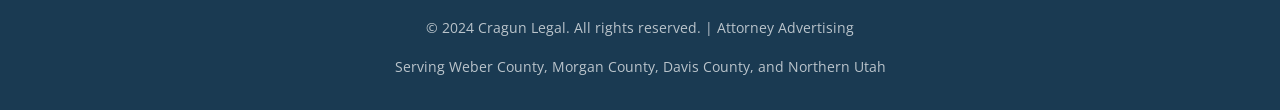
==== commit 9df6683e: "Add estate planning SEO optimization with county-specific landing pages - Create Morgan County and W" ====
--- a/about.html
+++ b/about.html
@@ -115,6 +115,7 @@
             <ul class="nav-menu">
                 <li><a href="index.html" class="nav-link">Home</a></li>
                 <li><a href="practice-areas.html" class="nav-link">Practice Areas</a></li>
+                <li><a href="estate-planning.html" class="nav-link">Estate Planning</a></li>
                 <li><a href="about.html" class="nav-link">About</a></li>
                 <li><a href="contact.html" class="nav-link">Contact</a></li>
                 <li><a href="tel:8016109669" class="phone-link">📞 (801) 610-9669</a></li>
@@ -254,8 +255,8 @@
                         <li><a href="criminal-defense.html">Criminal Defense</a></li>
                         <li><a href="family-law.html">Family Law</a></li>
                         <li><a href="estate-planning.html">Estate Planning</a></li>
-                        <li><a href="practice-areas.html">Business Development</a></li>
-                        <li><a href="practice-areas.html">Intellectual Property</a></li>
+                        <li><a href="morgan-county-estate-planning.html">Morgan County Estate Planning</a></li>
+                        <li><a href="weber-county-estate-planning.html">Weber County Estate Planning</a></li>
                     </ul>
                 </div>
 
@@ -272,8 +273,7 @@
                 <div class="footer-section">
                     <h3>Contact Info</h3>
                     <p><strong>Phone:</strong> (801) 610-9669</p>
-                    <p><strong>Ogden Office:</strong><br>Ogden, Utah</p>
-                    <p><strong>Morgan Office:</strong><br>Morgan, Utah</p>
+                    <p><strong>Address:</strong><br>2909 Washington Blvd Suite 240<br>Ogden, UT 84401</p>
                 </div>
             </div>
 
--- a/css/styles.css
+++ b/css/styles.css
@@ -227,6 +227,14 @@
     color: var(--white);
     padding: 100px 0;
     text-align: center;
+}
+
+.hero-estate {
+    background: linear-gradient(rgba(26, 58, 82, 0.82), rgba(26, 58, 82, 0.86)), url('../images/estate-planning-hero.png');
+    background-size: cover;
+    background-position: right center;
+    background-repeat: no-repeat;
+    padding: 120px 0;
 }
 
 .hero h1 {
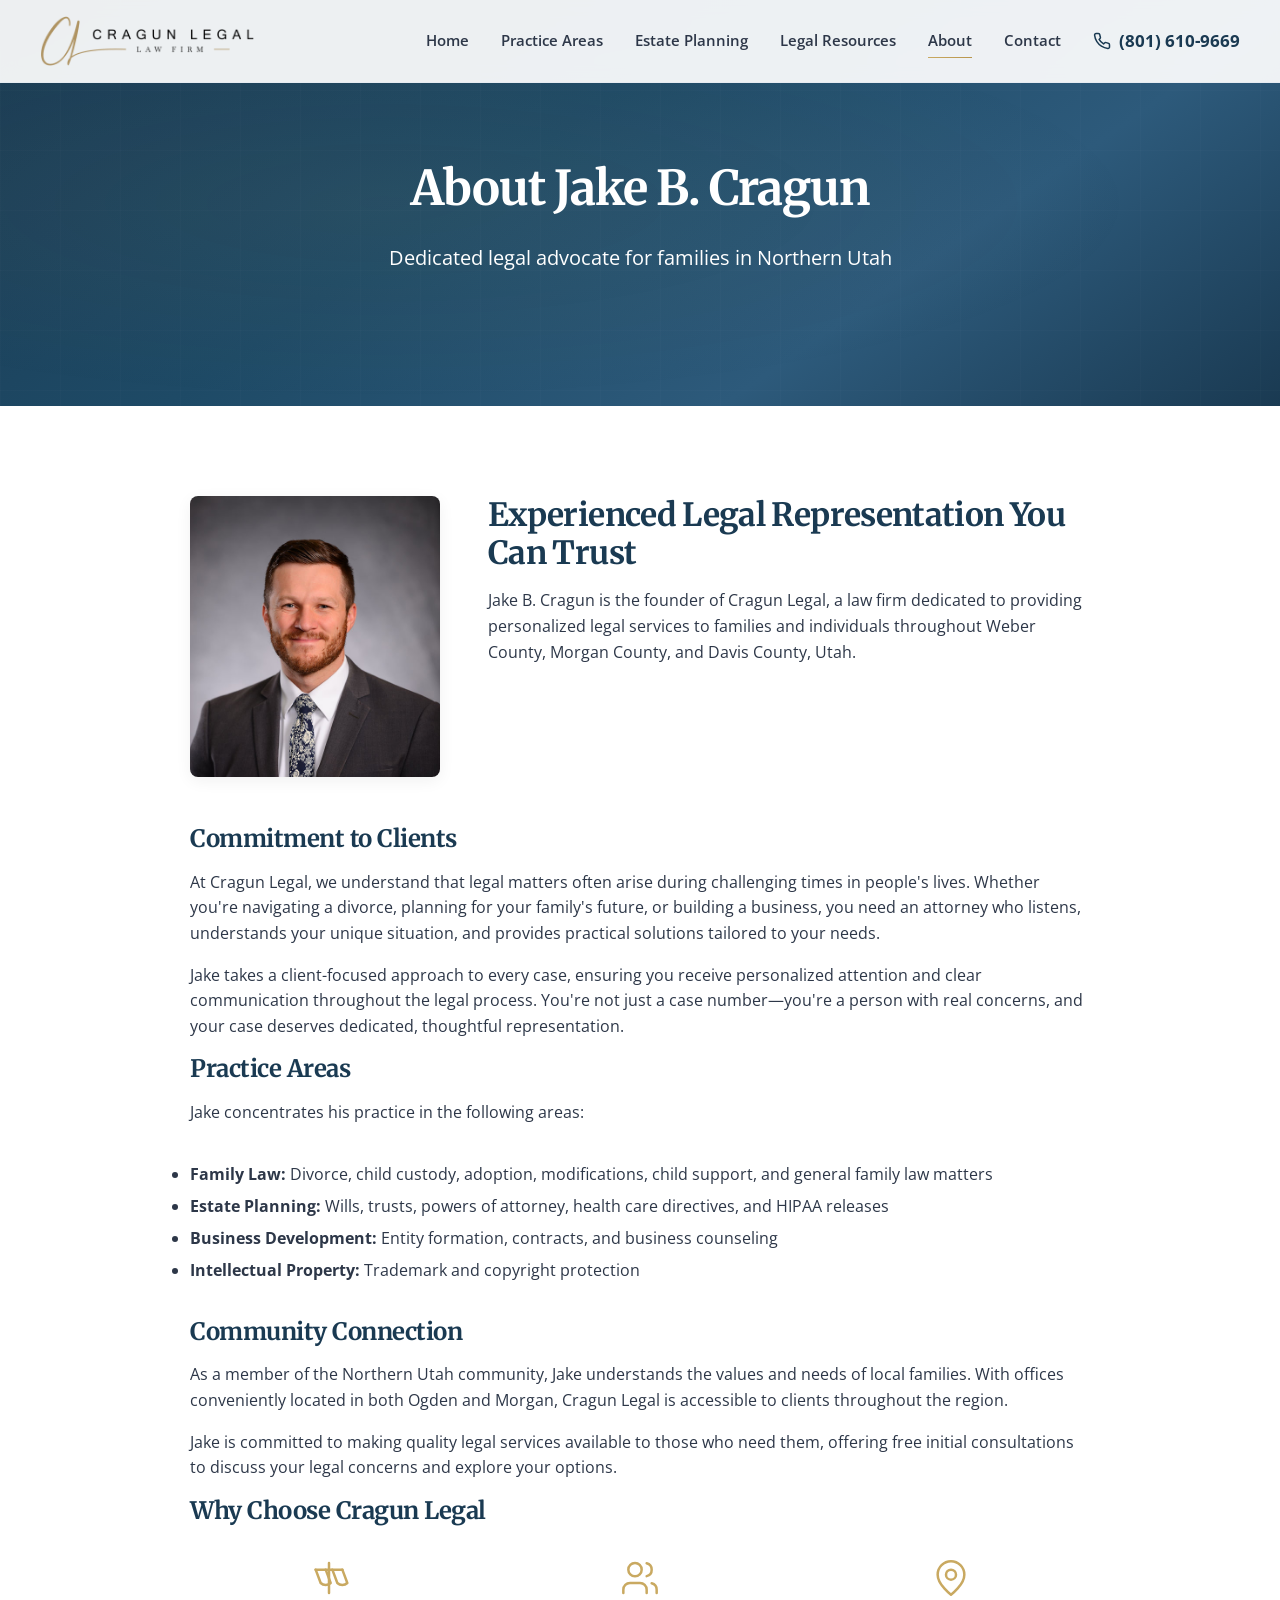
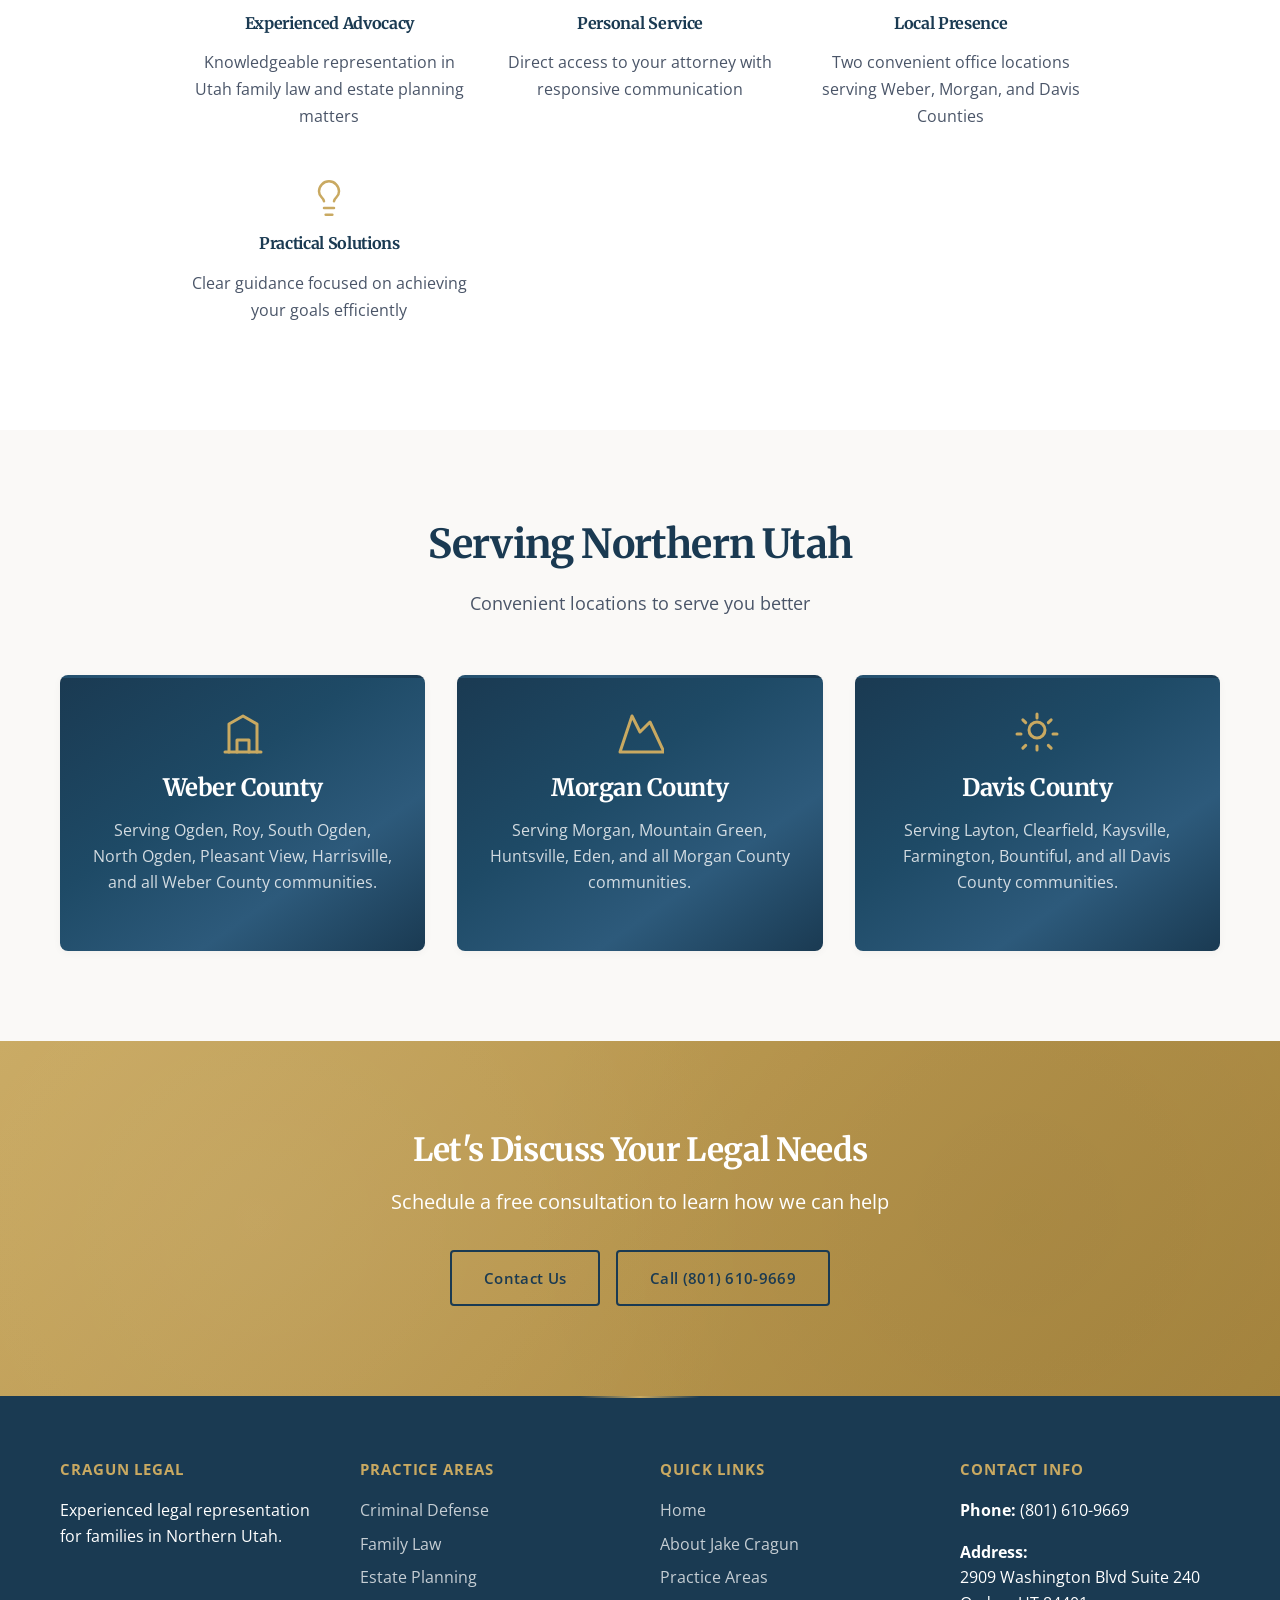
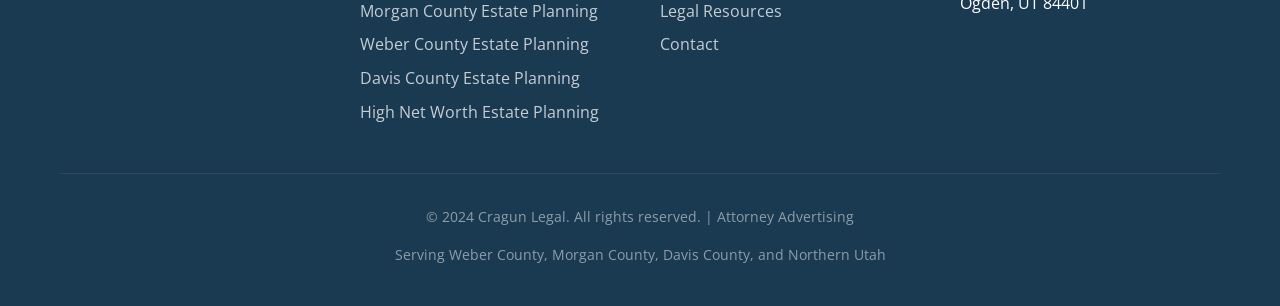
==== commit d5202fbf: "Add legal resources pages, new county landing pages, and site-wide UI/SEO updates - Add Davis County" ====
--- a/about.html
+++ b/about.html
@@ -116,17 +116,20 @@
                 <li><a href="index.html" class="nav-link">Home</a></li>
                 <li><a href="practice-areas.html" class="nav-link">Practice Areas</a></li>
                 <li><a href="estate-planning.html" class="nav-link">Estate Planning</a></li>
+                <li><a href="legal-resources.html" class="nav-link">Legal Resources</a></li>
                 <li><a href="about.html" class="nav-link">About</a></li>
                 <li><a href="contact.html" class="nav-link">Contact</a></li>
-                <li><a href="tel:8016109669" class="phone-link">📞 (801) 610-9669</a></li>
+                <li><a href="tel:8016109669" class="phone-link"><svg width="18" height="18" viewBox="0 0 24 24" fill="none" stroke="currentColor" stroke-width="2" stroke-linecap="round" stroke-linejoin="round"><path d="M22 16.92v3a2 2 0 0 1-2.18 2 19.8 19.8 0 0 1-8.63-3.07 19.5 19.5 0 0 1-6-6 19.8 19.8 0 0 1-3.07-8.67A2 2 0 0 1 4.11 2h3a2 2 0 0 1 2 1.72c.13.96.36 1.9.7 2.81a2 2 0 0 1-.45 2.11L8.09 9.91a16 16 0 0 0 6 6l1.27-1.27a2 2 0 0 1 2.11-.45c.91.34 1.85.57 2.81.7A2 2 0 0 1 22 16.92z"/></svg> (801) 610-9669</a></li>
             </ul>
         </nav>
     </header>
 
     <!-- Hero Section -->
-    <section class="hero">
-        <div class="container">
-            <h1>About Jake B. Cragun</h1>
+    <section class="hero" id="hero">
+        <div class="container hero-content">
+            <h1>
+                <span class="hero-line">About Jake B. Cragun</span>
+            </h1>
             <p>Dedicated legal advocate for families in Northern Utah</p>
         </div>
     </section>
@@ -169,27 +172,27 @@
             </div>
 
             <div style="max-width: 900px; margin: 0 auto;">
-                <div class="features-grid" style="margin-top: 2rem;">
-                    <div class="feature">
-                        <div class="feature-icon">⚖️</div>
+                <div class="features-grid reveal-stagger" style="margin-top: 2rem;">
+                    <div class="feature reveal">
+                        <div class="feature-icon"><svg width="40" height="40" viewBox="0 0 24 24" fill="none" stroke="currentColor" stroke-width="1.5" stroke-linecap="round" stroke-linejoin="round"><path d="M12 3v18"/><path d="M4 7h16"/><path d="M4 7l3 8a4.3 4.3 0 0 0 6 0L10 7"/><path d="M14 7l3 8a4.3 4.3 0 0 0 6 0L20 7"/></svg></div>
                         <h4>Experienced Advocacy</h4>
                         <p>Knowledgeable representation in Utah family law and estate planning matters</p>
                     </div>
 
-                    <div class="feature">
-                        <div class="feature-icon">🤝</div>
+                    <div class="feature reveal">
+                        <div class="feature-icon"><svg width="40" height="40" viewBox="0 0 24 24" fill="none" stroke="currentColor" stroke-width="1.5" stroke-linecap="round" stroke-linejoin="round"><path d="M16 21v-2a4 4 0 0 0-4-4H6a4 4 0 0 0-4 4v2"/><circle cx="9" cy="7" r="4"/><path d="M22 21v-2a4 4 0 0 0-3-3.87"/><path d="M16 3.13a4 4 0 0 1 0 7.75"/></svg></div>
                         <h4>Personal Service</h4>
                         <p>Direct access to your attorney with responsive communication</p>
                     </div>
 
-                    <div class="feature">
-                        <div class="feature-icon">📍</div>
+                    <div class="feature reveal">
+                        <div class="feature-icon"><svg width="40" height="40" viewBox="0 0 24 24" fill="none" stroke="currentColor" stroke-width="1.5" stroke-linecap="round" stroke-linejoin="round"><path d="M20 10c0 6-8 12-8 12s-8-6-8-12a8 8 0 0 1 16 0Z"/><circle cx="12" cy="10" r="3"/></svg></div>
                         <h4>Local Presence</h4>
                         <p>Two convenient office locations serving Weber, Morgan, and Davis Counties</p>
                     </div>
 
-                    <div class="feature">
-                        <div class="feature-icon">💡</div>
+                    <div class="feature reveal">
+                        <div class="feature-icon"><svg width="40" height="40" viewBox="0 0 24 24" fill="none" stroke="currentColor" stroke-width="1.5" stroke-linecap="round" stroke-linejoin="round"><path d="M15 14c.2-1 .7-1.7 1.5-2.5 1-.9 1.5-2.2 1.5-3.5A6 6 0 0 0 6 8c0 1 .2 2.2 1.5 3.5.7.7 1.3 1.5 1.5 2.5"/><path d="M9 18h6"/><path d="M10 22h4"/></svg></div>
                         <h4>Practical Solutions</h4>
                         <p>Clear guidance focused on achieving your goals efficiently</p>
                     </div>
@@ -201,26 +204,26 @@
     <!-- Service Areas -->
     <section class="section why-choose">
         <div class="container">
-            <div class="section-title">
+            <div class="section-title reveal">
                 <h2>Serving Northern Utah</h2>
                 <p>Convenient locations to serve you better</p>
             </div>
 
-            <div class="practice-areas-grid">
-                <div class="practice-card">
-                    <div class="practice-icon">🏛️</div>
+            <div class="practice-areas-grid reveal-stagger">
+                <div class="practice-card reveal">
+                    <div class="practice-icon"><svg width="40" height="40" viewBox="0 0 24 24" fill="none" stroke="currentColor" stroke-width="1.5" stroke-linecap="round" stroke-linejoin="round"><path d="M3 21h18"/><path d="M5 21V7l7-4 7 4v14"/><path d="M9 21v-6h6v6"/></svg></div>
                     <h3>Weber County</h3>
                     <p>Serving Ogden, Roy, South Ogden, North Ogden, Pleasant View, Harrisville, and all Weber County communities.</p>
                 </div>
 
-                <div class="practice-card">
-                    <div class="practice-icon">🏔️</div>
+                <div class="practice-card reveal">
+                    <div class="practice-icon"><svg width="40" height="40" viewBox="0 0 24 24" fill="none" stroke="currentColor" stroke-width="1.5" stroke-linecap="round" stroke-linejoin="round"><path d="m8 3 4 8 5-5 7 15H2L8 3z"/></svg></div>
                     <h3>Morgan County</h3>
                     <p>Serving Morgan, Mountain Green, Huntsville, Eden, and all Morgan County communities.</p>
                 </div>
 
-                <div class="practice-card">
-                    <div class="practice-icon">🌄</div>
+                <div class="practice-card reveal">
+                    <div class="practice-icon"><svg width="40" height="40" viewBox="0 0 24 24" fill="none" stroke="currentColor" stroke-width="1.5" stroke-linecap="round" stroke-linejoin="round"><circle cx="12" cy="10" r="4"/><path d="M12 2v2"/><path d="M12 18v2"/><path d="m4.93 4.93 1.41 1.41"/><path d="m17.66 17.66 1.41 1.41"/><path d="M2 12h2"/><path d="M20 12h2"/><path d="m6.34 17.66-1.41 1.41"/><path d="m19.07 4.93-1.41 1.41"/></svg></div>
                     <h3>Davis County</h3>
                     <p>Serving Layton, Clearfield, Kaysville, Farmington, Bountiful, and all Davis County communities.</p>
                 </div>
@@ -233,7 +236,7 @@
         <div class="container">
             <h2>Let's Discuss Your Legal Needs</h2>
             <p>Schedule a free consultation to learn how we can help</p>
-            <div class="hero-cta">
+            <div class="hero-cta" style="opacity: 1; animation: none;">
                 <a href="contact.html" class="btn btn-secondary">Contact Us</a>
                 <a href="tel:8016109669" class="btn btn-secondary">Call (801) 610-9669</a>
             </div>
@@ -257,6 +260,8 @@
                         <li><a href="estate-planning.html">Estate Planning</a></li>
                         <li><a href="morgan-county-estate-planning.html">Morgan County Estate Planning</a></li>
                         <li><a href="weber-county-estate-planning.html">Weber County Estate Planning</a></li>
+                        <li><a href="davis-county-estate-planning.html">Davis County Estate Planning</a></li>
+                        <li><a href="high-net-worth-estate-planning.html">High Net Worth Estate Planning</a></li>
                     </ul>
                 </div>
 
@@ -266,6 +271,7 @@
                         <li><a href="index.html">Home</a></li>
                         <li><a href="about.html">About Jake Cragun</a></li>
                         <li><a href="practice-areas.html">Practice Areas</a></li>
+                        <li><a href="legal-resources.html">Legal Resources</a></li>
                         <li><a href="contact.html">Contact</a></li>
                     </ul>
                 </div>
--- a/css/styles.css
+++ b/css/styles.css
@@ -1,8 +1,9 @@
 /* ===================================
-   Cragun Legal - Modern Law Firm Website
+   Cragun Legal - Professional Law Firm
+   Refined & Elegant Design
    =================================== */
 
-/* CSS Reset & Base Styles */
+/* ======= CSS Reset & Variables ======= */
 * {
     margin: 0;
     padding: 0;
@@ -14,21 +15,37 @@
     --primary-navy: #1a3a52;
     --secondary-gray: #4a5568;
     --accent-gold: #c9a961;
+    --accent-gold-dark: #b8964d;
+    --accent-gold-light: rgba(201, 169, 97, 0.15);
+    --accent-gold-subtle: rgba(201, 169, 97, 0.08);
     --white: #ffffff;
     --dark-text: #2d3748;
     --light-bg: #f7fafc;
+    --section-alt-bg: #faf9f7;
     --border-color: #e2e8f0;
+    --border-subtle: rgba(201, 169, 97, 0.15);
 
     /* Typography */
     --font-heading: 'Merriweather', serif;
     --font-body: 'Open Sans', sans-serif;
+    --letter-spacing-heading: -0.02em;
+    --letter-spacing-wide: 0.06em;
 
     /* Spacing */
-    --section-padding: 80px 0;
+    --section-padding: 90px 0;
     --container-max: 1200px;
+    --header-height: 80px;
+
+    /* Shadows */
+    --shadow-sm: 0 2px 8px rgba(0, 0, 0, 0.04);
+    --shadow-md: 0 4px 16px rgba(0, 0, 0, 0.06);
+    --shadow-lg: 0 8px 32px rgba(0, 0, 0, 0.08);
+    --shadow-card-hover: 0 8px 24px rgba(0, 0, 0, 0.10);
 
     /* Transitions */
     --transition: all 0.3s ease;
+    --transition-fast: all 0.2s ease;
+    --transition-smooth: all 0.4s cubic-bezier(0.16, 1, 0.3, 1);
 }
 
 html {
@@ -43,35 +60,27 @@
     background-color: var(--white);
 }
 
-/* Typography */
+/* ======= Typography ======= */
 h1, h2, h3, h4, h5, h6 {
     font-family: var(--font-heading);
     font-weight: 700;
     line-height: 1.2;
     margin-bottom: 1rem;
     color: var(--primary-navy);
-}
-
-h1 {
-    font-size: 2.5rem;
-}
-
-h2 {
-    font-size: 2rem;
-}
-
-h3 {
-    font-size: 1.5rem;
-}
-
-p {
-    margin-bottom: 1rem;
-}
+    letter-spacing: var(--letter-spacing-heading);
+}
+
+h1 { font-size: 2.5rem; }
+h2 { font-size: 2rem; }
+h3 { font-size: 1.5rem; }
+
+p { margin-bottom: 1rem; }
 
 a {
     color: var(--primary-navy);
     text-decoration: none;
-    transition: var(--transition);
+    transition: var(--transition-fast);
+    cursor: pointer;
 }
 
 a:hover {
@@ -84,7 +93,7 @@
     display: block;
 }
 
-/* Container */
+/* ======= Layout ======= */
 .container {
     max-width: var(--container-max);
     margin: 0 auto;
@@ -95,13 +104,26 @@
     padding: var(--section-padding);
 }
 
-/* Header & Navigation */
+/* ======= Navigation ======= */
 .header {
-    background-color: var(--white);
-    box-shadow: 0 2px 10px rgba(0, 0, 0, 0.1);
-    position: sticky;
+    position: fixed;
     top: 0;
+    left: 0;
+    right: 0;
     z-index: 1000;
+    background: rgba(255, 255, 255, 0.92);
+    backdrop-filter: blur(8px);
+    -webkit-backdrop-filter: blur(8px);
+    border-bottom: 1px solid rgba(226, 232, 240, 0.6);
+    transition: background 0.4s ease, border-color 0.4s ease, box-shadow 0.4s ease;
+}
+
+.header.scrolled {
+    background: rgba(255, 255, 255, 0.98);
+    backdrop-filter: blur(16px);
+    -webkit-backdrop-filter: blur(16px);
+    border-bottom: 1px solid var(--border-subtle);
+    box-shadow: 0 1px 12px rgba(0, 0, 0, 0.04);
 }
 
 .nav {
@@ -118,6 +140,7 @@
     color: var(--primary-navy);
     display: flex;
     align-items: center;
+    cursor: pointer;
 }
 
 .logo img {
@@ -138,6 +161,8 @@
     font-weight: 600;
     padding: 0.5rem 0;
     position: relative;
+    cursor: pointer;
+    font-size: 0.95rem;
 }
 
 .nav-link::after {
@@ -146,9 +171,9 @@
     bottom: 0;
     left: 0;
     width: 0;
-    height: 2px;
-    background-color: var(--accent-gold);
-    transition: var(--transition);
+    height: 1.5px;
+    background: linear-gradient(90deg, var(--accent-gold), var(--accent-gold-dark));
+    transition: width 0.3s ease;
 }
 
 .nav-link:hover::after,
@@ -159,17 +184,22 @@
 .phone-link {
     color: var(--primary-navy);
     font-weight: 700;
-    font-size: 1.1rem;
+    font-size: 1.05rem;
     display: flex;
     align-items: center;
     gap: 0.5rem;
+    cursor: pointer;
+}
+
+.phone-link svg {
+    flex-shrink: 0;
 }
 
 .phone-link:hover {
     color: var(--accent-gold);
 }
 
-/* Mobile Menu Toggle */
+/* ======= Mobile Menu Toggle ======= */
 .mobile-menu-toggle {
     display: none;
     flex-direction: column;
@@ -187,16 +217,19 @@
     transition: var(--transition);
 }
 
-/* CTA Button */
+/* ======= Buttons ======= */
 .btn {
     display: inline-block;
-    padding: 12px 30px;
+    padding: 14px 32px;
     font-weight: 600;
     text-align: center;
-    border-radius: 5px;
-    transition: var(--transition);
+    border-radius: 4px;
+    transition: var(--transition-smooth);
     cursor: pointer;
     border: 2px solid transparent;
+    letter-spacing: 0.02em;
+    font-size: 0.95rem;
+    position: relative;
 }
 
 .btn-primary {
@@ -205,28 +238,89 @@
 }
 
 .btn-primary:hover {
-    background-color: #b8964d;
-    transform: translateY(-2px);
-    box-shadow: 0 5px 15px rgba(201, 169, 97, 0.3);
+    background-color: var(--accent-gold-dark);
+    color: var(--white);
+    transform: translateY(-1px);
+    box-shadow: 0 4px 12px rgba(201, 169, 97, 0.25);
 }
 
 .btn-secondary {
     background-color: transparent;
     color: var(--primary-navy);
     border-color: var(--primary-navy);
+    overflow: hidden;
+    z-index: 1;
+}
+
+.btn-secondary::before {
+    content: '';
+    position: absolute;
+    bottom: 0;
+    left: 0;
+    right: 0;
+    height: 0;
+    background-color: var(--primary-navy);
+    transition: height 0.3s ease;
+    z-index: -1;
 }
 
 .btn-secondary:hover {
-    background-color: var(--primary-navy);
     color: var(--white);
 }
 
-/* Hero Section */
+.btn-secondary:hover::before {
+    height: 100%;
+}
+
+/* ======= Hero Section ======= */
 .hero {
-    background: linear-gradient(135deg, var(--primary-navy) 0%, #2d5a7b 100%);
+    background: linear-gradient(145deg, #1a3a52 0%, #1e4a66 40%, #2d5a7b 70%, #1a3a52 100%);
     color: var(--white);
-    padding: 100px 0;
+    padding: calc(var(--header-height) + 80px) 0 100px;
     text-align: center;
+    position: relative;
+    overflow: hidden;
+}
+
+/* Subtle ambient light */
+.hero::before {
+    content: '';
+    position: absolute;
+    top: -30px;
+    left: 0;
+    right: 0;
+    bottom: -30px;
+    background: radial-gradient(ellipse at 30% 50%, rgba(201, 169, 97, 0.06) 0%, transparent 60%);
+    pointer-events: none;
+    z-index: 1;
+    transform: translateY(var(--parallax-offset, 0px));
+    will-change: transform;
+}
+
+/* Subtle geometric grid pattern */
+.hero::after {
+    content: '';
+    position: absolute;
+    top: -30px;
+    left: 0;
+    right: 0;
+    bottom: -30px;
+    background-image:
+        linear-gradient(rgba(255,255,255,0.015) 1px, transparent 1px),
+        linear-gradient(90deg, rgba(255,255,255,0.015) 1px, transparent 1px);
+    background-size: 60px 60px;
+    pointer-events: none;
+    z-index: 1;
+    transform: translateY(var(--parallax-offset, 0px));
+    will-change: transform;
+}
+
+.hero-home {
+    background: linear-gradient(rgba(26, 58, 82, 0.82), rgba(26, 58, 82, 0.86)), url('../images/hero-background.jpg');
+    background-size: cover;
+    background-position: center center;
+    background-repeat: no-repeat;
+    padding: calc(var(--header-height) + 100px) 0 120px;
 }
 
 .hero-estate {
@@ -234,7 +328,12 @@
     background-size: cover;
     background-position: right center;
     background-repeat: no-repeat;
-    padding: 120px 0;
+    padding: calc(var(--header-height) + 100px) 0 120px;
+}
+
+.hero-content {
+    position: relative;
+    z-index: 2;
 }
 
 .hero h1 {
@@ -249,6 +348,8 @@
     max-width: 700px;
     margin-left: auto;
     margin-right: auto;
+    opacity: 0;
+    animation: fadeSlideUp 0.8s ease 0.6s forwards;
 }
 
 .hero-cta {
@@ -256,19 +357,84 @@
     gap: 1rem;
     justify-content: center;
     flex-wrap: wrap;
-}
+    opacity: 0;
+    animation: fadeSlideUp 0.8s ease 0.8s forwards;
+}
+
+/* Hide particle canvas and glow (removed from design) */
+#hero-canvas {
+    display: none;
+}
+
+.hero-glow {
+    display: none;
+}
+
+/* Hero Line Rise Animation */
+.hero-line {
+    display: block;
+    opacity: 0;
+    transform: translateY(40px);
+    animation: lineRise 0.8s cubic-bezier(0.16, 1, 0.3, 1) forwards;
+}
+
+.hero-line:nth-child(1) { animation-delay: 0.15s; }
+.hero-line:nth-child(2) { animation-delay: 0.3s; }
+.hero-line:nth-child(3) { animation-delay: 0.45s; }
 
 /* Service Areas Badge */
 .service-areas {
-    display: inline-block;
-    background-color: rgba(255, 255, 255, 0.1);
+    display: inline-flex;
+    align-items: center;
+    gap: 0.5rem;
+    background-color: rgba(255, 255, 255, 0.08);
     padding: 0.5rem 1.5rem;
     border-radius: 50px;
     margin-bottom: 1rem;
     font-size: 0.9rem;
-}
-
-/* Practice Areas Grid */
+    opacity: 0;
+    animation: fadeSlideUp 0.6s ease 0s forwards;
+    border: 1px solid rgba(255, 255, 255, 0.1);
+}
+
+/* Pulsing Location Dot */
+.location-dot {
+    display: inline-block;
+    width: 8px;
+    height: 8px;
+    background-color: var(--accent-gold);
+    border-radius: 50%;
+    position: relative;
+    flex-shrink: 0;
+}
+
+.location-dot::before,
+.location-dot::after {
+    content: '';
+    position: absolute;
+    top: 50%;
+    left: 50%;
+    width: 8px;
+    height: 8px;
+    background-color: var(--accent-gold);
+    border-radius: 50%;
+    transform: translate(-50%, -50%);
+}
+
+.location-dot::before {
+    animation: ripple 2.5s ease-out infinite;
+}
+
+.location-dot::after {
+    animation: ripple 2.5s ease-out 1.25s infinite;
+}
+
+/* ======= Marquee Strip (Hidden) ======= */
+.marquee-strip {
+    display: none;
+}
+
+/* ======= Practice Areas Grid ======= */
 .practice-areas-grid {
     display: grid;
     grid-template-columns: repeat(auto-fit, minmax(280px, 1fr));
@@ -277,37 +443,66 @@
 }
 
 .practice-card {
-    background-color: var(--white);
-    border-radius: 10px;
+    background: linear-gradient(145deg, #1a3a52 0%, #1e4a66 40%, #2d5a7b 70%, #1a3a52 100%);
+    color: var(--white);
+    border-radius: 8px;
     padding: 2rem;
-    box-shadow: 0 5px 20px rgba(0, 0, 0, 0.1);
-    transition: var(--transition);
+    box-shadow: var(--shadow-sm);
+    transition: transform 0.3s ease, box-shadow 0.3s ease, border-color 0.3s ease;
     text-align: center;
+    position: relative;
+    border-top: 3px solid transparent;
+    cursor: default;
 }
 
 .practice-card:hover {
-    transform: translateY(-10px);
-    box-shadow: 0 10px 30px rgba(0, 0, 0, 0.15);
+    transform: translateY(-4px);
+    box-shadow: var(--shadow-card-hover);
+    border-top-color: var(--accent-gold);
 }
 
 .practice-icon {
-    font-size: 3rem;
+    font-size: 2.5rem;
     color: var(--accent-gold);
     margin-bottom: 1rem;
+    display: flex;
+    justify-content: center;
+    align-items: center;
+}
+
+.practice-icon svg {
+    width: 48px;
+    height: 48px;
+    stroke: var(--accent-gold);
+    fill: none;
+    stroke-width: 1.5;
+    stroke-linecap: round;
+    stroke-linejoin: round;
 }
 
 .practice-card h3 {
+    color: var(--white);
     margin-bottom: 1rem;
 }
 
-.practice-card p {
-    color: var(--secondary-gray);
+.practice-card p,
+.practice-card ul {
+    color: rgba(255, 255, 255, 0.8);
     margin-bottom: 1.5rem;
 }
 
-/* Why Choose Us Section */
+.practice-card .btn-secondary {
+    color: var(--white);
+    border-color: var(--accent-gold);
+}
+
+.practice-card .btn-secondary:hover {
+    color: var(--white);
+}
+
+/* ======= Why Choose Us / Features Grid ======= */
 .why-choose {
-    background-color: var(--light-bg);
+    background-color: var(--section-alt-bg);
 }
 
 .features-grid {
@@ -319,13 +514,33 @@
 
 .feature {
     text-align: center;
+    position: relative;
 }
 
 .feature-number {
-    font-size: 3rem;
+    font-size: 2.75rem;
     font-weight: 700;
     color: var(--accent-gold);
     font-family: var(--font-heading);
+    line-height: 1;
+    margin-bottom: 0.75rem;
+}
+
+.feature-icon {
+    display: flex;
+    justify-content: center;
+    align-items: center;
+    margin-bottom: 1rem;
+}
+
+.feature-icon svg {
+    width: 40px;
+    height: 40px;
+    stroke: var(--accent-gold);
+    fill: none;
+    stroke-width: 1.5;
+    stroke-linecap: round;
+    stroke-linejoin: round;
 }
 
 .feature h3 {
@@ -334,9 +549,10 @@
 
 .feature p {
     color: var(--secondary-gray);
-}
-
-/* Testimonials Section */
+    line-height: 1.7;
+}
+
+/* ======= Testimonials Section ======= */
 .testimonials {
     background-color: var(--primary-navy);
     color: var(--white);
@@ -355,16 +571,35 @@
 }
 
 .testimonial-card {
-    background-color: rgba(255, 255, 255, 0.1);
-    padding: 2rem;
-    border-radius: 10px;
-    border-left: 4px solid var(--accent-gold);
+    background-color: rgba(255, 255, 255, 0.05);
+    padding: 2.5rem;
+    border-radius: 8px;
+    border-left: 3px solid var(--accent-gold);
+    transition: background-color 0.3s ease, transform 0.3s ease;
+}
+
+.testimonial-card:hover {
+    background-color: rgba(255, 255, 255, 0.08);
+    transform: translateY(-3px);
 }
 
 .testimonial-text {
     font-style: italic;
     margin-bottom: 1rem;
     line-height: 1.8;
+    position: relative;
+}
+
+.testimonial-text::before {
+    content: '\201C';
+    font-family: var(--font-heading);
+    font-size: 3rem;
+    color: var(--accent-gold);
+    opacity: 0.3;
+    line-height: 0;
+    display: block;
+    margin-bottom: 0.75rem;
+    font-style: normal;
 }
 
 .testimonial-author {
@@ -372,24 +607,41 @@
     color: var(--accent-gold);
 }
 
-/* Contact CTA Section */
+/* ======= Contact CTA Section ======= */
 .contact-cta {
-    background: linear-gradient(135deg, var(--accent-gold) 0%, #b8964d 100%);
+    background: linear-gradient(135deg, var(--accent-gold) 0%, #b8964d 50%, #a6853e 100%);
     color: var(--white);
     text-align: center;
+    position: relative;
+    overflow: hidden;
+}
+
+.contact-cta::before {
+    content: '';
+    position: absolute;
+    top: 0;
+    left: 0;
+    right: 0;
+    bottom: 0;
+    background:
+        radial-gradient(circle at 20% 50%, rgba(255,255,255,0.06) 0%, transparent 50%),
+        radial-gradient(circle at 80% 50%, rgba(0,0,0,0.04) 0%, transparent 50%);
+    pointer-events: none;
 }
 
 .contact-cta h2 {
     color: var(--white);
     margin-bottom: 1rem;
+    position: relative;
 }
 
 .contact-cta p {
     font-size: 1.25rem;
     margin-bottom: 2rem;
-}
-
-/* Contact Form */
+    position: relative;
+}
+
+/* ======= Contact Form ======= */
 .contact-section {
     display: grid;
     grid-template-columns: 1fr 1fr;
@@ -398,9 +650,9 @@
 }
 
 .contact-info {
-    background-color: var(--light-bg);
+    background-color: var(--section-alt-bg);
     padding: 2rem;
-    border-radius: 10px;
+    border-radius: 8px;
 }
 
 .contact-item {
@@ -411,9 +663,22 @@
 }
 
 .contact-icon {
-    font-size: 1.5rem;
     color: var(--accent-gold);
     margin-top: 0.25rem;
+    display: flex;
+    align-items: center;
+    justify-content: center;
+    flex-shrink: 0;
+}
+
+.contact-icon svg {
+    width: 24px;
+    height: 24px;
+    stroke: var(--accent-gold);
+    fill: none;
+    stroke-width: 2;
+    stroke-linecap: round;
+    stroke-linejoin: round;
 }
 
 .form-group {
@@ -425,18 +690,26 @@
     margin-bottom: 0.5rem;
     font-weight: 600;
     color: var(--primary-navy);
+    font-size: 0.95rem;
+    letter-spacing: 0.01em;
 }
 
 .form-group input,
 .form-group textarea,
 .form-group select {
     width: 100%;
-    padding: 12px 15px;
-    border: 2px solid var(--border-color);
-    border-radius: 5px;
+    padding: 14px 16px;
+    border: 1.5px solid var(--border-color);
+    border-radius: 6px;
     font-family: var(--font-body);
     font-size: 1rem;
-    transition: var(--transition);
+    transition: border-color 0.3s ease, box-shadow 0.3s ease;
+    background-color: var(--white);
+    cursor: text;
+}
+
+.form-group select {
+    cursor: pointer;
 }
 
 .form-group input:focus,
@@ -444,6 +717,7 @@
 .form-group select:focus {
     outline: none;
     border-color: var(--accent-gold);
+    box-shadow: 0 0 0 4px rgba(201, 169, 97, 0.08);
 }
 
 .form-group textarea {
@@ -451,50 +725,7 @@
     min-height: 150px;
 }
 
-/* Footer */
-.footer {
-    background-color: var(--primary-navy);
-    color: var(--white);
-    padding: 3rem 0 1rem;
-}
-
-.footer-content {
-    display: grid;
-    grid-template-columns: repeat(auto-fit, minmax(250px, 1fr));
-    gap: 2rem;
-    margin-bottom: 2rem;
-}
-
-.footer h3 {
-    color: var(--accent-gold);
-    margin-bottom: 1rem;
-}
-
-.footer-links {
-    list-style: none;
-}
-
-.footer-links li {
-    margin-bottom: 0.5rem;
-}
-
-.footer-links a {
-    color: var(--white);
-}
-
-.footer-links a:hover {
-    color: var(--accent-gold);
-}
-
-.footer-bottom {
-    border-top: 1px solid rgba(255, 255, 255, 0.1);
-    padding-top: 1.5rem;
-    text-align: center;
-    color: rgba(255, 255, 255, 0.7);
-    font-size: 0.9rem;
-}
-
-/* About Page Photo Grid */
+/* ======= About Page ======= */
 .about-intro-grid {
     display: grid;
     grid-template-columns: 250px 1fr;
@@ -505,111 +736,74 @@
 
 .about-intro-grid img {
     width: 100%;
-    border-radius: 10px;
-    box-shadow: 0 5px 20px rgba(0,0,0,0.1);
-}
-
-/* Responsive Design */
-@media (max-width: 768px) {
-    h1 {
-        font-size: 2rem;
-    }
-
-    h2 {
-        font-size: 1.75rem;
-    }
-
-    .hero h1 {
-        font-size: 2.25rem;
-    }
-
-    .about-intro-grid {
-        grid-template-columns: 1fr;
-        gap: 2rem;
-    }
-
-    .about-intro-grid img {
-        max-width: 250px;
-        margin: 0 auto;
-    }
-
-    .mobile-menu-toggle {
-        display: flex;
-    }
-
-    .nav-menu {
-        position: fixed;
-        top: 70px;
-        right: -100%;
-        flex-direction: column;
-        background-color: var(--white);
-        width: 80%;
-        max-width: 300px;
-        height: calc(100vh - 70px);
-        padding: 2rem;
-        box-shadow: -5px 0 20px rgba(0, 0, 0, 0.1);
-        transition: var(--transition);
-        align-items: flex-start;
-    }
-
-    .nav-menu.active {
-        right: 0;
-    }
-
-    .contact-section {
-        grid-template-columns: 1fr;
-    }
-
-    .hero {
-        padding: 60px 0;
-    }
-
-    .section {
-        padding: 60px 0;
-    }
-}
-
-@media (max-width: 480px) {
-    .hero-cta {
-        flex-direction: column;
-    }
-
-    .btn {
-        width: 100%;
-    }
-}
-
-/* Utility Classes */
-.text-center {
+    border-radius: 8px;
+    box-shadow: var(--shadow-md);
+}
+
+/* ======= Footer ======= */
+.footer {
+    background-color: var(--primary-navy);
+    color: var(--white);
+    padding: 4rem 0 1.5rem;
+    position: relative;
+}
+
+.footer::before {
+    content: '';
+    position: absolute;
+    top: 0;
+    left: 50%;
+    transform: translateX(-50%);
+    width: 120px;
+    height: 2px;
+    background: linear-gradient(90deg, transparent, var(--accent-gold), transparent);
+}
+
+.footer-content {
+    display: grid;
+    grid-template-columns: repeat(auto-fit, minmax(250px, 1fr));
+    gap: 2.5rem;
+    margin-bottom: 2.5rem;
+}
+
+.footer h3 {
+    color: var(--accent-gold);
+    margin-bottom: 1.25rem;
+    font-size: 0.95rem;
+    letter-spacing: var(--letter-spacing-wide);
+    text-transform: uppercase;
+    font-family: var(--font-body);
+    font-weight: 700;
+}
+
+.footer-links {
+    list-style: none;
+}
+
+.footer-links li {
+    margin-bottom: 0.5rem;
+}
+
+.footer-links a {
+    color: rgba(255, 255, 255, 0.75);
+    cursor: pointer;
+    transition: color 0.2s ease, padding-left 0.2s ease;
+}
+
+.footer-links a:hover {
+    color: var(--accent-gold);
+    padding-left: 4px;
+}
+
+.footer-bottom {
+    border-top: 1px solid rgba(255, 255, 255, 0.08);
+    padding-top: 2rem;
     text-align: center;
-}
-
-.mt-1 { margin-top: 1rem; }
-.mt-2 { margin-top: 2rem; }
-.mt-3 { margin-top: 3rem; }
-
-.mb-1 { margin-bottom: 1rem; }
-.mb-2 { margin-bottom: 2rem; }
-.mb-3 { margin-bottom: 3rem; }
-
-.section-title {
-    text-align: center;
-    margin-bottom: 3rem;
-}
-
-.section-title h2 {
-    font-size: 2.5rem;
-    margin-bottom: 1rem;
-}
-
-.section-title p {
-    font-size: 1.125rem;
-    color: var(--secondary-gray);
-    max-width: 700px;
-    margin: 0 auto;
-}
-
-/* Rating Popup Modal */
+    color: rgba(255, 255, 255, 0.5);
+    font-size: 0.85rem;
+}
+
+/* ======= Rating Popup Modal ======= */
 .rating-popup {
     display: none;
     position: fixed;
@@ -631,11 +825,11 @@
 .rating-popup-content {
     background-color: var(--white);
     padding: 3rem 2rem;
-    border-radius: 15px;
+    border-radius: 12px;
     max-width: 500px;
     width: 90%;
     position: relative;
-    box-shadow: 0 10px 40px rgba(0, 0, 0, 0.3);
+    box-shadow: 0 10px 40px rgba(0, 0, 0, 0.2);
     text-align: center;
     animation: slideUp 0.3s ease;
 }
@@ -718,27 +912,184 @@
 #feedback-form textarea {
     width: 100%;
     padding: 12px 15px;
-    border: 2px solid var(--border-color);
-    border-radius: 5px;
+    border: 1.5px solid var(--border-color);
+    border-radius: 6px;
     font-family: var(--font-body);
     font-size: 1rem;
     margin-bottom: 1rem;
     resize: vertical;
-    transition: var(--transition);
+    transition: border-color 0.3s ease, box-shadow 0.3s ease;
 }
 
 #feedback-form textarea:focus {
     outline: none;
     border-color: var(--accent-gold);
-}
-
-@keyframes fadeIn {
+    box-shadow: 0 0 0 4px rgba(201, 169, 97, 0.08);
+}
+
+/* ======= FAQ Accordion ======= */
+.faq-item {
+    border-bottom: 1px solid var(--border-color);
+}
+
+.faq-question {
+    display: flex;
+    justify-content: space-between;
+    align-items: center;
+    padding: 1.5rem 0;
+    cursor: pointer;
+    font-family: var(--font-heading);
+    font-weight: 700;
+    font-size: 1.1rem;
+    color: var(--primary-navy);
+    background: none;
+    border: none;
+    width: 100%;
+    text-align: left;
+    transition: color 0.2s ease;
+    line-height: 1.4;
+}
+
+.faq-question:hover {
+    color: var(--accent-gold);
+}
+
+.faq-question::after {
+    content: '+';
+    font-size: 1.5rem;
+    font-weight: 300;
+    color: var(--accent-gold);
+    transition: transform 0.3s ease;
+    flex-shrink: 0;
+    margin-left: 1rem;
+    font-family: var(--font-body);
+}
+
+.faq-item.active .faq-question::after {
+    transform: rotate(45deg);
+}
+
+.faq-answer {
+    max-height: 0;
+    overflow: hidden;
+    transition: max-height 0.4s ease, padding 0.4s ease;
+    padding: 0;
+}
+
+.faq-item.active .faq-answer {
+    max-height: 300px;
+    padding-bottom: 1.5rem;
+}
+
+.faq-answer p {
+    color: var(--secondary-gray);
+    line-height: 1.7;
+    margin-bottom: 0;
+}
+
+/* ======= Scroll Reveal ======= */
+.reveal {
+    opacity: 0;
+    transform: translateY(24px);
+    transition: opacity 0.6s cubic-bezier(0.16, 1, 0.3, 1), transform 0.6s cubic-bezier(0.16, 1, 0.3, 1);
+}
+
+.reveal.revealed {
+    opacity: 1;
+    transform: translateY(0);
+}
+
+/* Staggered delays for grid children */
+.reveal-stagger > .reveal:nth-child(1) { transition-delay: 0s; }
+.reveal-stagger > .reveal:nth-child(2) { transition-delay: 0.1s; }
+.reveal-stagger > .reveal:nth-child(3) { transition-delay: 0.18s; }
+.reveal-stagger > .reveal:nth-child(4) { transition-delay: 0.26s; }
+.reveal-stagger > .reveal:nth-child(5) { transition-delay: 0.34s; }
+.reveal-stagger > .reveal:nth-child(6) { transition-delay: 0.42s; }
+.reveal-stagger > .reveal:nth-child(7) { transition-delay: 0.50s; }
+.reveal-stagger > .reveal:nth-child(8) { transition-delay: 0.58s; }
+
+/* ======= Section Title ======= */
+.section-title {
+    text-align: center;
+    margin-bottom: 3.5rem;
+}
+
+.section-title h2 {
+    font-size: 2.5rem;
+    margin-bottom: 1.25rem;
+}
+
+.section-title p {
+    font-size: 1.125rem;
+    color: var(--secondary-gray);
+    max-width: 650px;
+    margin: 0 auto;
+    line-height: 1.7;
+}
+
+/* ======= Utility Classes ======= */
+.text-center { text-align: center; }
+.mt-1 { margin-top: 1rem; }
+.mt-2 { margin-top: 2rem; }
+.mt-3 { margin-top: 3rem; }
+.mb-1 { margin-bottom: 1rem; }
+.mb-2 { margin-bottom: 2rem; }
+.mb-3 { margin-bottom: 3rem; }
+
+/* Interactive cursor */
+button,
+.btn,
+select,
+a,
+.star,
+.mobile-menu-toggle,
+.rating-popup-close,
+input[type="submit"],
+input[type="checkbox"],
+input[type="radio"] {
+    cursor: pointer;
+}
+
+/* ======= Keyframe Animations ======= */
+@keyframes lineRise {
     from {
         opacity: 0;
+        transform: translateY(40px);
     }
     to {
         opacity: 1;
-    }
+        transform: translateY(0);
+    }
+}
+
+@keyframes fadeSlideUp {
+    from {
+        opacity: 0;
+        transform: translateY(20px);
+    }
+    to {
+        opacity: 1;
+        transform: translateY(0);
+    }
+}
+
+@keyframes ripple {
+    0% {
+        width: 8px;
+        height: 8px;
+        opacity: 1;
+    }
+    100% {
+        width: 32px;
+        height: 32px;
+        opacity: 0;
+    }
+}
+
+@keyframes fadeIn {
+    from { opacity: 0; }
+    to { opacity: 1; }
 }
 
 @keyframes slideUp {
@@ -752,7 +1103,189 @@
     }
 }
 
-/* Responsive adjustments for rating popup */
+/* ======= Prefers Reduced Motion ======= */
+@media (prefers-reduced-motion: reduce) {
+    *,
+    *::before,
+    *::after {
+        animation-duration: 0.01ms !important;
+        animation-iteration-count: 1 !important;
+        transition-duration: 0.01ms !important;
+    }
+
+    .hero-line {
+        opacity: 1;
+        transform: none;
+    }
+
+    .hero p,
+    .hero-cta,
+    .service-areas {
+        opacity: 1;
+        transform: none;
+    }
+
+    .reveal {
+        opacity: 1;
+        transform: none;
+    }
+}
+
+/* ======= Responsive: 1440px ======= */
+@media (min-width: 1440px) {
+    :root {
+        --container-max: 1280px;
+    }
+
+    .hero h1 {
+        font-size: 3.5rem;
+    }
+}
+
+/* ======= Responsive: 1024px ======= */
+@media (max-width: 1024px) {
+    .nav-menu {
+        gap: 1.25rem;
+    }
+
+    .nav-link {
+        font-size: 0.95rem;
+    }
+
+    .hero h1 {
+        font-size: 2.5rem;
+    }
+
+    .section-title h2 {
+        font-size: 2rem;
+    }
+}
+
+/* ======= Responsive: 768px (Tablet/Mobile) ======= */
+@media (max-width: 768px) {
+    h1 { font-size: 2rem; }
+    h2 { font-size: 1.75rem; }
+
+    .hero {
+        padding: calc(var(--header-height) + 50px) 0 60px;
+    }
+
+    .hero h1 {
+        font-size: 2.25rem;
+    }
+
+    .hero-home,
+    .hero-estate {
+        padding: calc(var(--header-height) + 60px) 0 80px;
+    }
+
+    .about-intro-grid {
+        grid-template-columns: 1fr;
+        gap: 2rem;
+    }
+
+    .about-intro-grid img {
+        max-width: 250px;
+        margin: 0 auto;
+    }
+
+    .mobile-menu-toggle {
+        display: flex;
+    }
+
+    .nav-menu {
+        position: fixed;
+        top: var(--header-height);
+        right: -100%;
+        flex-direction: column;
+        background: rgba(255, 255, 255, 0.98);
+        backdrop-filter: blur(16px);
+        -webkit-backdrop-filter: blur(16px);
+        width: 80%;
+        max-width: 300px;
+        height: calc(100vh - var(--header-height));
+        padding: 2rem;
+        box-shadow: -5px 0 20px rgba(0, 0, 0, 0.08);
+        transition: right 0.3s ease;
+        align-items: flex-start;
+    }
+
+    .nav-menu.active {
+        right: 0;
+    }
+
+    .contact-section {
+        grid-template-columns: 1fr;
+    }
+
+    .section {
+        padding: 60px 0;
+    }
+
+    .section-title h2 {
+        font-size: 1.75rem;
+    }
+
+    .features-grid {
+        grid-template-columns: repeat(2, 1fr);
+    }
+
+    .testimonial-grid {
+        grid-template-columns: 1fr;
+    }
+
+    .footer-content {
+        grid-template-columns: 1fr;
+        gap: 2rem;
+    }
+}
+
+/* ======= Responsive: 480px (Small Mobile) ======= */
+@media (max-width: 480px) {
+    .hero {
+        padding: calc(var(--header-height) + 40px) 0 50px;
+    }
+
+    .hero h1 {
+        font-size: 1.75rem;
+    }
+
+    .hero p {
+        font-size: 1.05rem;
+    }
+
+    .hero-cta {
+        flex-direction: column;
+    }
+
+    .btn {
+        width: 100%;
+    }
+
+    .practice-areas-grid {
+        grid-template-columns: 1fr;
+    }
+
+    .features-grid {
+        grid-template-columns: 1fr;
+    }
+
+    .feature-number {
+        font-size: 2.25rem;
+    }
+}
+
+@media (max-width: 375px) {
+    .hero h1 {
+        font-size: 1.5rem;
+    }
+
+    .container {
+        padding: 0 16px;
+    }
+}
+
+/* Responsive rating popup */
 @media (max-width: 480px) {
     .rating-popup-content {
         padding: 2rem 1.5rem;
